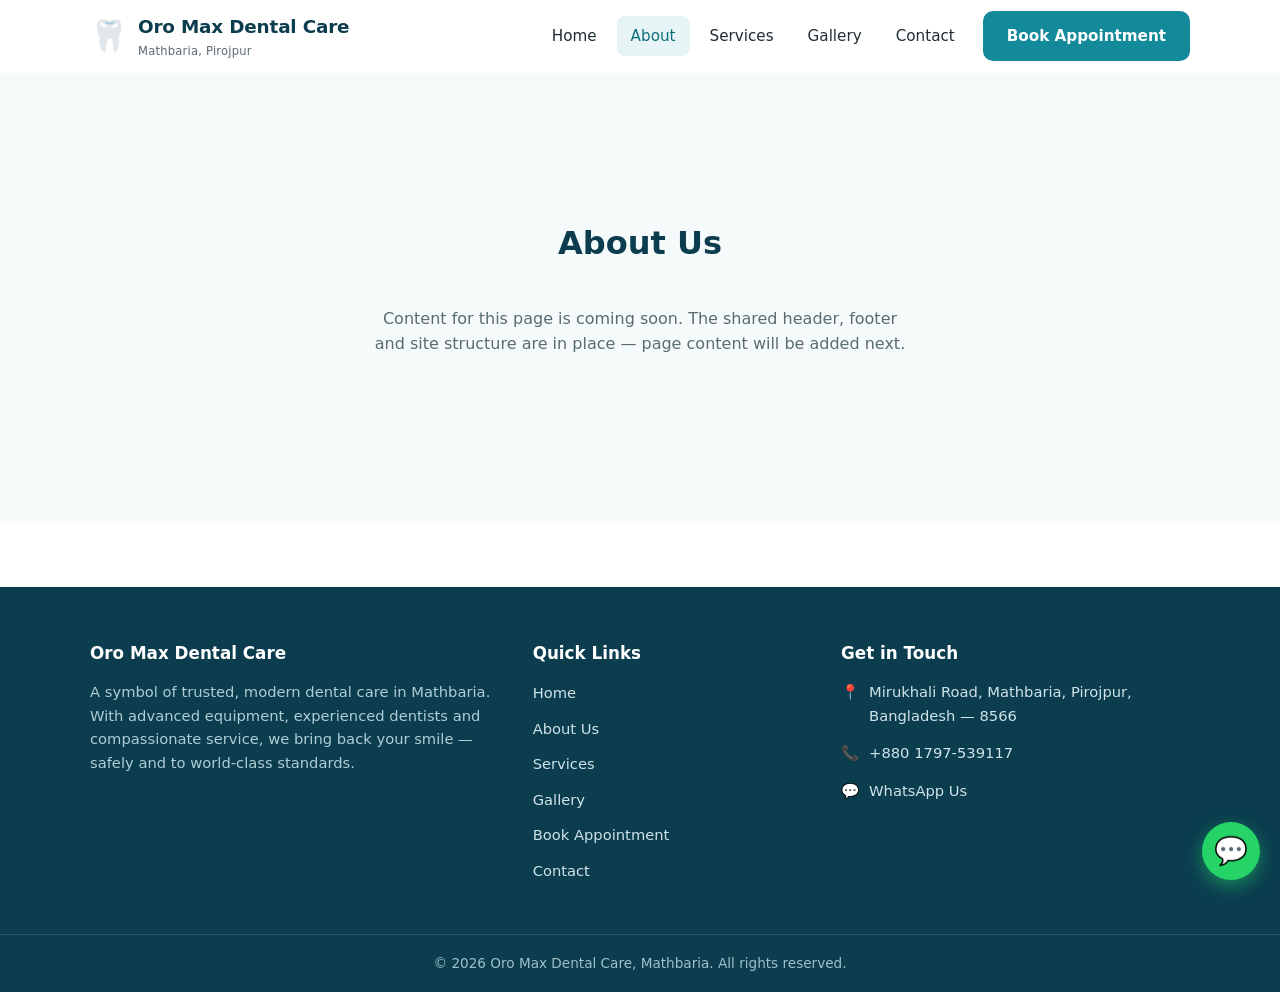
==== about.html @ 1729d455 "Set up site foundation: file structure, shared header & footer - Static HTML/CSS/JS scaffold for Oro" ====
<!DOCTYPE html>
<html lang="en">
<head>
  <meta charset="UTF-8" />
  <meta name="viewport" content="width=device-width, initial-scale=1.0" />
  <title>About Us — Oro Max Dental Care</title>
  <meta name="description" content="About Us — Oro Max Dental Care, Mathbaria, Pirojpur." />
  <link rel="stylesheet" href="css/style.css" />
</head>
<body data-page="about">
  <!-- Shared header (injected by include.js) -->
  <div data-include="partials/header.html"></div>

  <main>
    <section class="page-placeholder">
      <h1>About Us</h1>
      <p>Content for this page is coming soon. The shared header, footer and
         site structure are in place — page content will be added next.</p>
    </section>
  </main>

  <!-- Shared footer + floating WhatsApp (injected by include.js) -->
  <div data-include="partials/footer.html"></div>

  <script src="js/include.js"></script>
  <script src="js/main.js"></script>
</body>
</html>
---- css/style.css ----
/* ============================================================
   Oro Max Dental Care — Global Stylesheet
   Palette: clean white + dental teal/blue (no brand color given)
   ============================================================ */

/* ---------- Design tokens ---------- */
:root {
  --teal-700: #0f6e7a;
  --teal-600: #138a99;
  --teal-500: #17a2b8;
  --teal-100: #e6f4f6;
  --blue-900: #0b3d4f;
  --accent: #2cc0d6;

  --text: #1f2d33;
  --text-soft: #5a6b72;
  --bg: #ffffff;
  --bg-soft: #f5fafb;
  --border: #e2eaec;
  --white: #ffffff;
  --whatsapp: #25d366;

  --shadow-sm: 0 1px 4px rgba(11, 61, 79, 0.08);
  --shadow-md: 0 6px 20px rgba(11, 61, 79, 0.12);

  --radius: 10px;
  --radius-lg: 16px;
  --container: 1140px;
  --header-h: 72px;

  --font: "Segoe UI", system-ui, -apple-system, Roboto, Helvetica, Arial, sans-serif;
}

/* ---------- Reset / base ---------- */
*,
*::before,
*::after { box-sizing: border-box; }

html { scroll-behavior: smooth; }

body {
  margin: 0;
  font-family: var(--font);
  color: var(--text);
  background: var(--bg);
  line-height: 1.6;
  -webkit-font-smoothing: antialiased;
}

img { max-width: 100%; display: block; }
a { color: var(--teal-600); text-decoration: none; }
a:hover { color: var(--teal-700); }

h1, h2, h3 { line-height: 1.25; color: var(--blue-900); margin-top: 0; }

.container {
  width: 100%;
  max-width: var(--container);
  margin-inline: auto;
  padding-inline: 20px;
}

/* ---------- Buttons ---------- */
.btn {
  display: inline-flex;
  align-items: center;
  justify-content: center;
  gap: 8px;
  padding: 11px 22px;
  border-radius: var(--radius);
  font-weight: 600;
  font-size: 0.95rem;
  border: 2px solid transparent;
  cursor: pointer;
  transition: transform 0.15s ease, background 0.2s ease, color 0.2s ease;
}
.btn:active { transform: translateY(1px); }

.btn-primary {
  background: var(--teal-600);
  color: var(--white);
}
.btn-primary:hover { background: var(--teal-700); color: var(--white); }

.btn-outline {
  background: transparent;
  border-color: var(--teal-600);
  color: var(--teal-600);
}
.btn-outline:hover { background: var(--teal-600); color: var(--white); }

/* ============================================================
   HEADER
   ============================================================ */
.site-header {
  position: sticky;
  top: 0;
  z-index: 1000;
  background: rgba(255, 255, 255, 0.96);
  backdrop-filter: blur(8px);
  border-bottom: 1px solid transparent;
  transition: box-shadow 0.2s ease, border-color 0.2s ease;
}
.site-header.is-scrolled {
  box-shadow: var(--shadow-sm);
  border-bottom-color: var(--border);
}

.header-inner {
  display: flex;
  align-items: center;
  justify-content: space-between;
  min-height: var(--header-h);
  gap: 16px;
}

/* Brand */
.brand {
  display: inline-flex;
  align-items: center;
  gap: 10px;
  color: var(--blue-900);
}
.brand:hover { color: var(--blue-900); }
.brand-icon { font-size: 1.9rem; line-height: 1; }
.brand-text { display: flex; flex-direction: column; }
.brand-name { font-weight: 700; font-size: 1.15rem; letter-spacing: -0.01em; }
.brand-tagline { font-size: 0.72rem; color: var(--text-soft); letter-spacing: 0.02em; }

/* Nav */
.primary-nav .nav-list {
  list-style: none;
  display: flex;
  align-items: center;
  gap: 6px;
  margin: 0;
  padding: 0;
}
.primary-nav a:not(.btn) {
  display: block;
  padding: 8px 14px;
  border-radius: 8px;
  color: var(--text);
  font-weight: 500;
  font-size: 0.95rem;
}
.primary-nav a:not(.btn):hover { background: var(--teal-100); color: var(--teal-700); }
.primary-nav a.is-active:not(.btn) { color: var(--teal-700); background: var(--teal-100); }
.nav-cta { margin-left: 8px; }

/* Hamburger */
.nav-toggle {
  display: none;
  flex-direction: column;
  justify-content: center;
  gap: 5px;
  width: 44px;
  height: 44px;
  background: transparent;
  border: none;
  cursor: pointer;
  padding: 0;
}
.nav-toggle-bar {
  width: 26px;
  height: 3px;
  background: var(--blue-900);
  border-radius: 3px;
  transition: transform 0.25s ease, opacity 0.2s ease;
}
.nav-toggle.is-active .nav-toggle-bar:nth-child(1) { transform: translateY(8px) rotate(45deg); }
.nav-toggle.is-active .nav-toggle-bar:nth-child(2) { opacity: 0; }
.nav-toggle.is-active .nav-toggle-bar:nth-child(3) { transform: translateY(-8px) rotate(-45deg); }

/* Mobile nav */
@media (max-width: 880px) {
  .nav-toggle { display: flex; }
  .primary-nav {
    position: absolute;
    top: var(--header-h);
    left: 0;
    right: 0;
    background: var(--white);
    border-bottom: 1px solid var(--border);
    box-shadow: var(--shadow-md);
    max-height: 0;
    overflow: hidden;
    transition: max-height 0.3s ease;
  }
  .primary-nav.is-open { max-height: 460px; }
  .primary-nav .nav-list {
    flex-direction: column;
    align-items: stretch;
    gap: 2px;
    padding: 12px 20px 20px;
  }
  .primary-nav a:not(.btn) { padding: 12px 14px; }
  .nav-cta { margin: 8px 0 0; }
  .nav-cta .btn { width: 100%; }
}

/* ============================================================
   FOOTER
   ============================================================ */
.site-footer {
  background: var(--blue-900);
  color: #cfe3e8;
  margin-top: 64px;
}
.footer-grid {
  display: grid;
  grid-template-columns: 1.5fr 1fr 1.3fr;
  gap: 40px;
  padding-block: 56px 40px;
}
.footer-heading {
  color: var(--white);
  font-size: 1.05rem;
  margin-bottom: 16px;
}
.footer-about { color: #aecdd4; font-size: 0.92rem; margin: 0; }

.footer-links,
.footer-contact { list-style: none; margin: 0; padding: 0; }
.footer-links li { margin-bottom: 10px; }
.footer-links a { color: #cfe3e8; font-size: 0.92rem; }
.footer-links a:hover { color: var(--accent); }

.footer-contact li {
  display: flex;
  align-items: flex-start;
  gap: 10px;
  margin-bottom: 14px;
  font-size: 0.92rem;
  color: #cfe3e8;
}
.footer-contact a { color: #cfe3e8; }
.footer-contact a:hover { color: var(--accent); }
.footer-contact-icon { flex-shrink: 0; }

.footer-bottom {
  border-top: 1px solid rgba(255, 255, 255, 0.12);
  padding-block: 18px;
  text-align: center;
}
.footer-bottom p { margin: 0; font-size: 0.85rem; color: #9fc0c8; }

@media (max-width: 760px) {
  .footer-grid { grid-template-columns: 1fr; gap: 32px; padding-block: 40px 28px; }
}

/* ============================================================
   FLOATING WHATSAPP BUTTON
   ============================================================ */
.whatsapp-float {
  position: fixed;
  right: 20px;
  bottom: 20px;
  z-index: 1100;
  width: 58px;
  height: 58px;
  border-radius: 50%;
  background: var(--whatsapp);
  display: flex;
  align-items: center;
  justify-content: center;
  box-shadow: 0 6px 18px rgba(37, 211, 102, 0.5);
  transition: transform 0.2s ease;
}
.whatsapp-float:hover { transform: scale(1.08); }
.whatsapp-float-icon { font-size: 1.7rem; line-height: 1; }

/* ============================================================
   PAGE SCAFFOLD HELPERS (placeholder pages for now)
   ============================================================ */
.page-placeholder {
  min-height: 50vh;
  display: flex;
  flex-direction: column;
  align-items: center;
  justify-content: center;
  text-align: center;
  padding: 80px 20px;
  background: var(--bg-soft);
}
.page-placeholder h1 { font-size: 2rem; }
.page-placeholder p { color: var(--text-soft); max-width: 540px; }
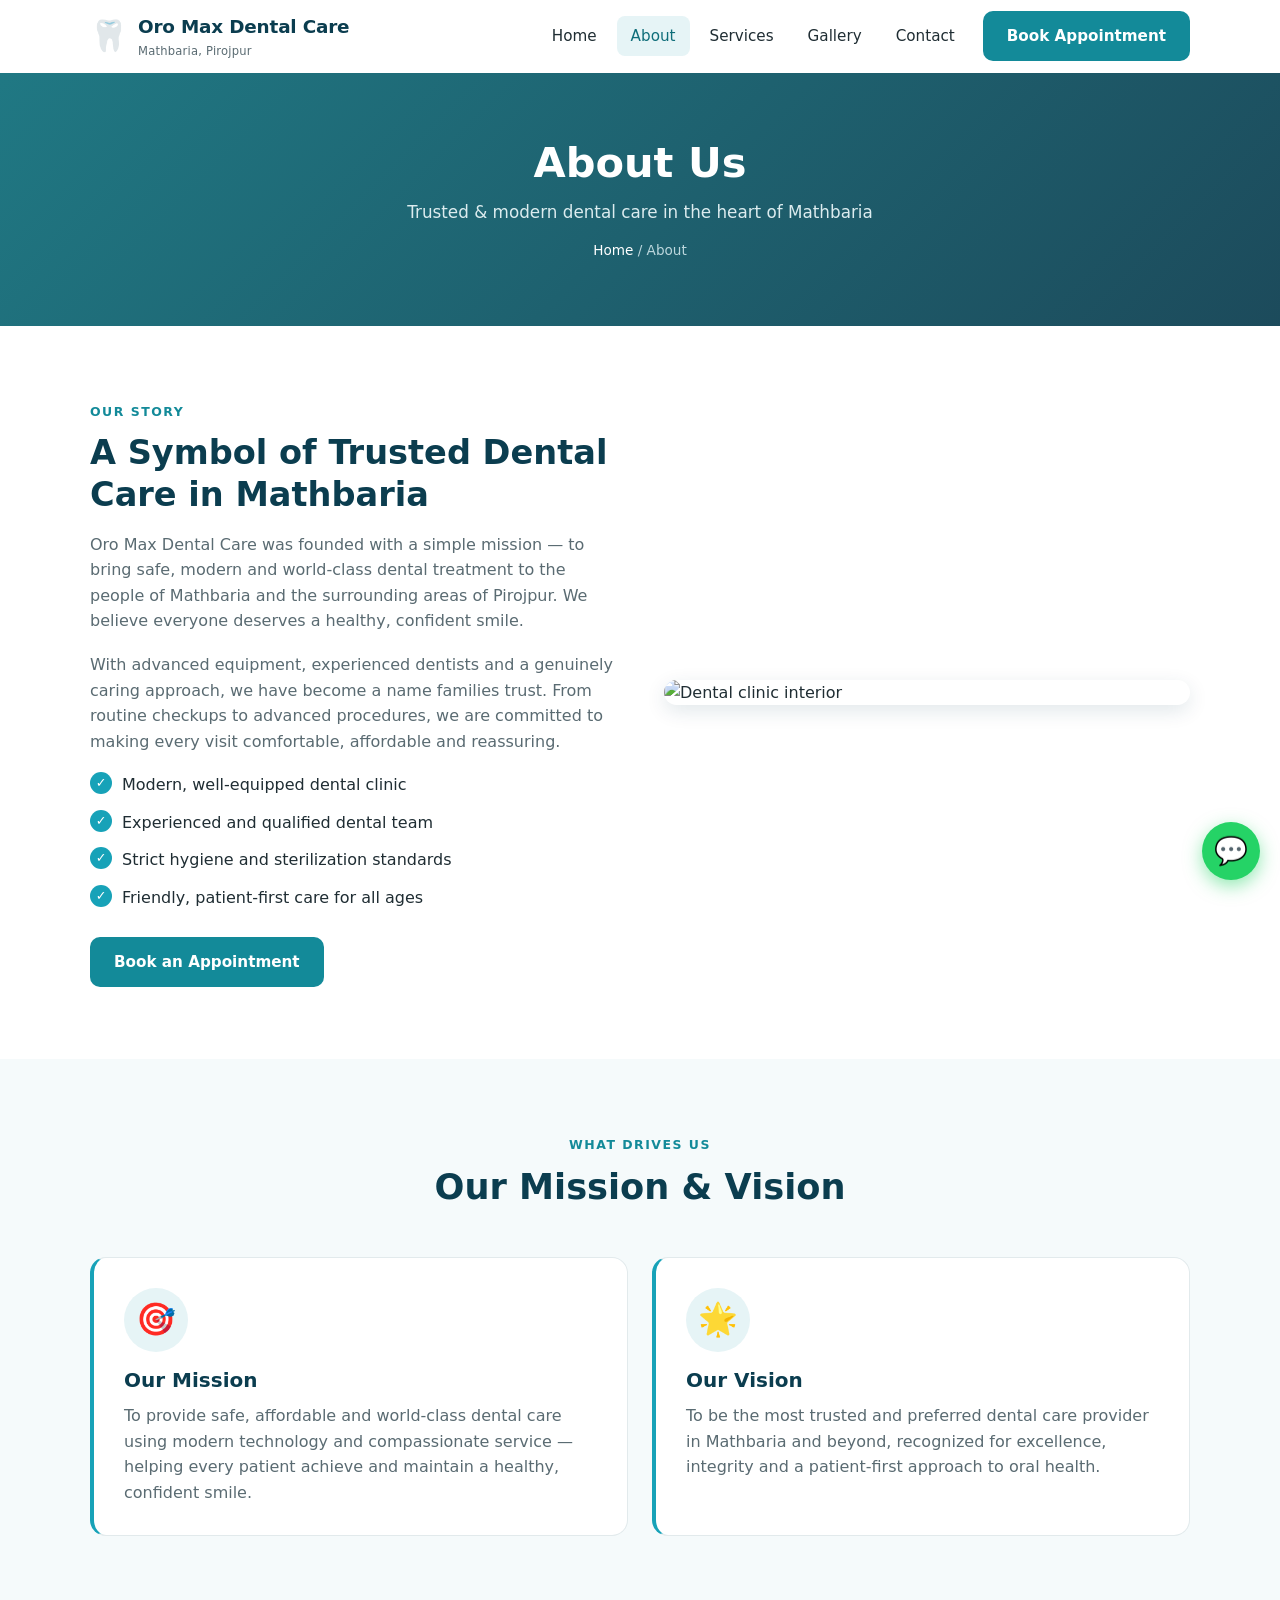
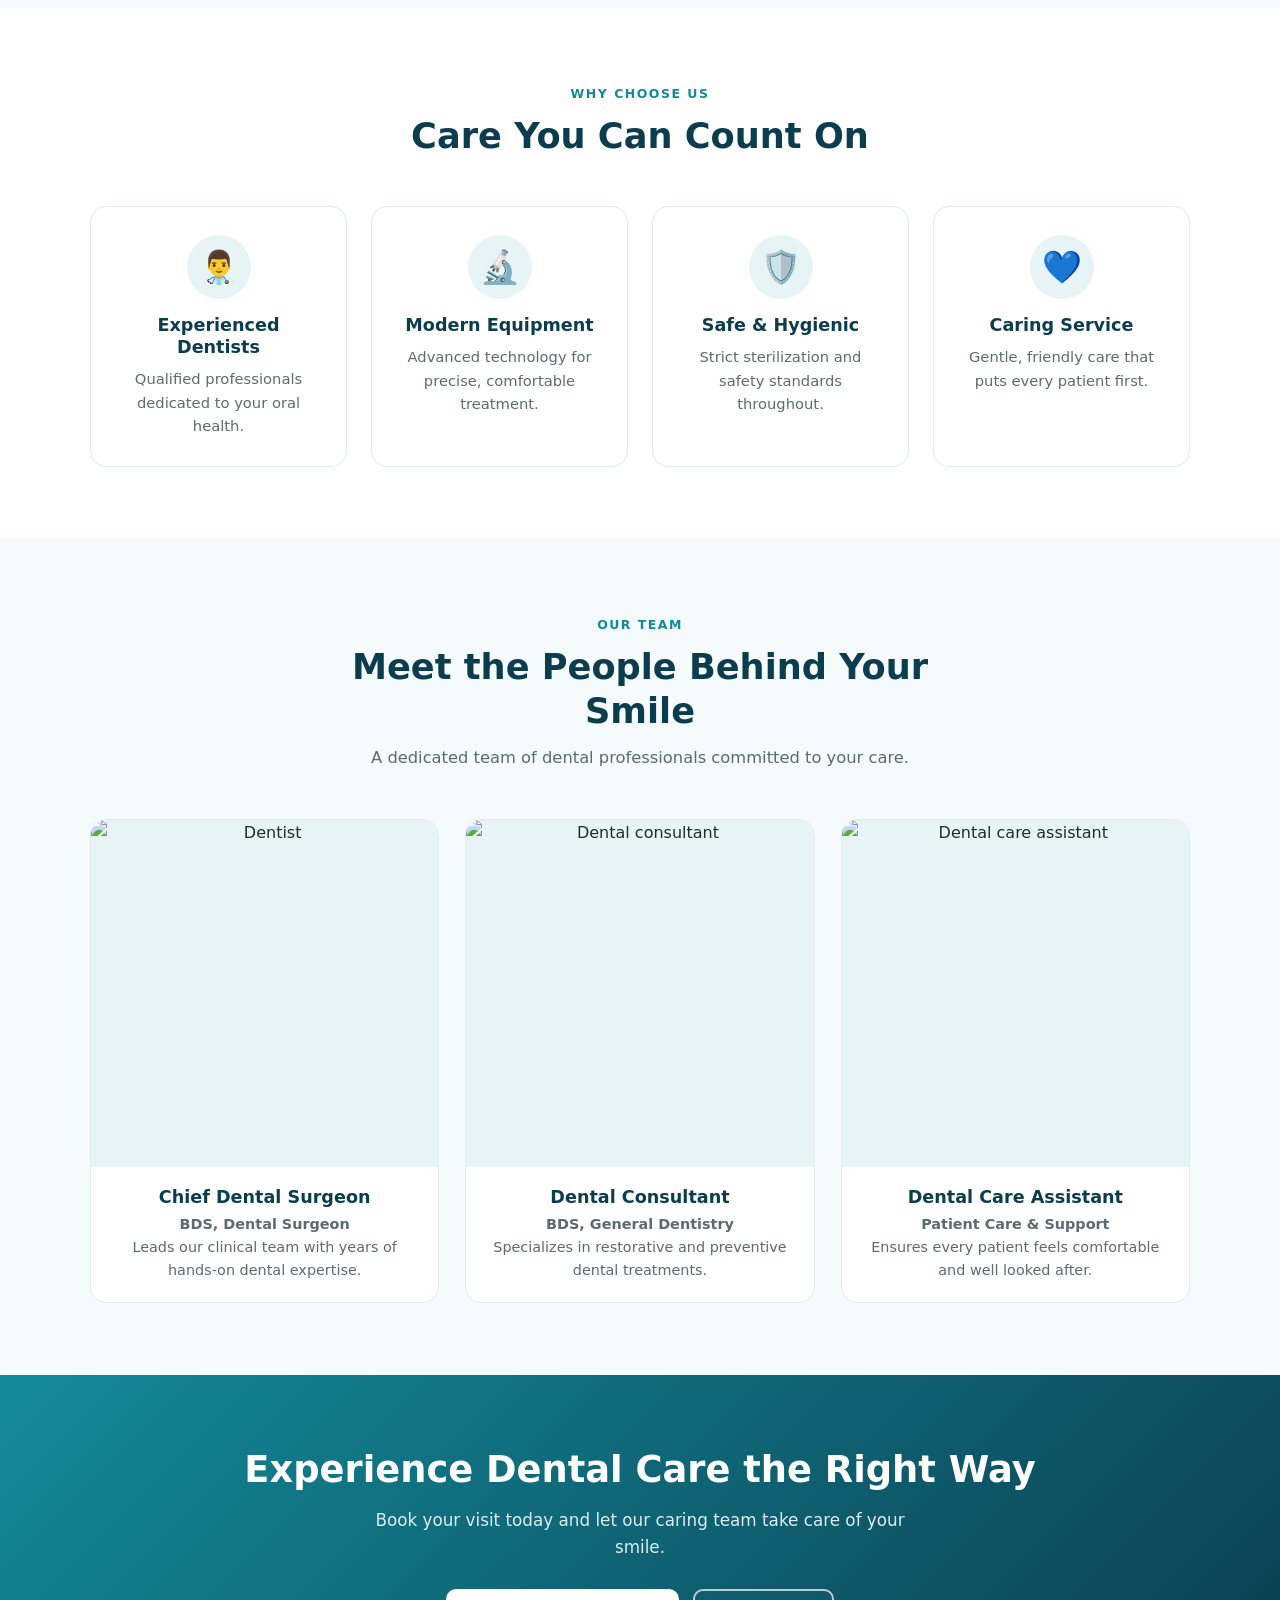
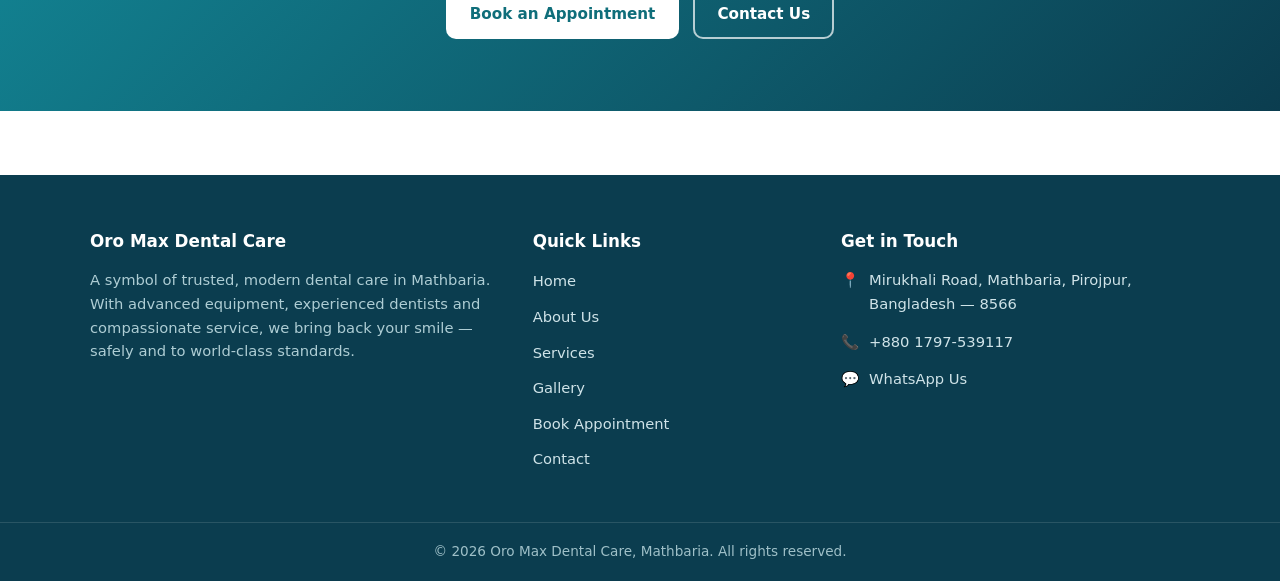
==== commit 9fd2e9b4: "Add full content for all pages - About: story, mission & vision, why-choose-us, team - Services: 10 " ====
--- a/about.html
+++ b/about.html
@@ -4,22 +4,176 @@
   <meta charset="UTF-8" />
   <meta name="viewport" content="width=device-width, initial-scale=1.0" />
   <title>About Us — Oro Max Dental Care</title>
-  <meta name="description" content="About Us — Oro Max Dental Care, Mathbaria, Pirojpur." />
+  <meta name="description" content="Learn about Oro Max Dental Care — a trusted, modern dental clinic in Mathbaria, Pirojpur, dedicated to safe, world-class treatment and caring service." />
   <link rel="stylesheet" href="css/style.css" />
 </head>
 <body data-page="about">
-  <!-- Shared header (injected by include.js) -->
   <div data-include="partials/header.html"></div>
 
   <main>
-    <section class="page-placeholder">
-      <h1>About Us</h1>
-      <p>Content for this page is coming soon. The shared header, footer and
-         site structure are in place — page content will be added next.</p>
+    <!-- Page banner -->
+    <section class="page-banner">
+      <div class="container">
+        <h1>About Us</h1>
+        <p>Trusted &amp; modern dental care in the heart of Mathbaria</p>
+        <div class="breadcrumb"><a href="index.html">Home</a> / About</div>
+      </div>
+    </section>
+
+    <!-- Story -->
+    <section class="section">
+      <div class="container split">
+        <div class="split-body">
+          <span class="section-eyebrow">Our Story</span>
+          <h2>A Symbol of Trusted Dental Care in Mathbaria</h2>
+          <p>
+            Oro Max Dental Care was founded with a simple mission — to bring safe,
+            modern and world-class dental treatment to the people of Mathbaria and
+            the surrounding areas of Pirojpur. We believe everyone deserves a healthy,
+            confident smile.
+          </p>
+          <p>
+            With advanced equipment, experienced dentists and a genuinely caring
+            approach, we have become a name families trust. From routine checkups to
+            advanced procedures, we are committed to making every visit comfortable,
+            affordable and reassuring.
+          </p>
+          <ul class="check-list">
+            <li>Modern, well-equipped dental clinic</li>
+            <li>Experienced and qualified dental team</li>
+            <li>Strict hygiene and sterilization standards</li>
+            <li>Friendly, patient-first care for all ages</li>
+          </ul>
+          <a href="appointment.html" class="btn btn-primary">Book an Appointment</a>
+        </div>
+        <div class="split-media">
+          <img
+            src="https://images.unsplash.com/photo-1588776814546-1ffcf47267a5?auto=format&fit=crop&w=800&q=80"
+            alt="Dental clinic interior" loading="lazy" />
+        </div>
+      </div>
+    </section>
+
+    <!-- Mission / Vision -->
+    <section class="section section-soft">
+      <div class="container">
+        <div class="section-head">
+          <span class="section-eyebrow">What Drives Us</span>
+          <h2 class="section-title">Our Mission &amp; Vision</h2>
+        </div>
+        <div class="mv-grid">
+          <div class="mv-card">
+            <div class="feature-icon" aria-hidden="true">🎯</div>
+            <h3>Our Mission</h3>
+            <p>
+              To provide safe, affordable and world-class dental care using modern
+              technology and compassionate service — helping every patient achieve and
+              maintain a healthy, confident smile.
+            </p>
+          </div>
+          <div class="mv-card">
+            <div class="feature-icon" aria-hidden="true">🌟</div>
+            <h3>Our Vision</h3>
+            <p>
+              To be the most trusted and preferred dental care provider in Mathbaria
+              and beyond, recognized for excellence, integrity and a patient-first
+              approach to oral health.
+            </p>
+          </div>
+        </div>
+      </div>
+    </section>
+
+    <!-- Why choose us -->
+    <section class="section">
+      <div class="container">
+        <div class="section-head">
+          <span class="section-eyebrow">Why Choose Us</span>
+          <h2 class="section-title">Care You Can Count On</h2>
+        </div>
+        <div class="feature-grid">
+          <div class="feature-card">
+            <div class="feature-icon" aria-hidden="true">👨‍⚕️</div>
+            <h3>Experienced Dentists</h3>
+            <p>Qualified professionals dedicated to your oral health.</p>
+          </div>
+          <div class="feature-card">
+            <div class="feature-icon" aria-hidden="true">🔬</div>
+            <h3>Modern Equipment</h3>
+            <p>Advanced technology for precise, comfortable treatment.</p>
+          </div>
+          <div class="feature-card">
+            <div class="feature-icon" aria-hidden="true">🛡️</div>
+            <h3>Safe &amp; Hygienic</h3>
+            <p>Strict sterilization and safety standards throughout.</p>
+          </div>
+          <div class="feature-card">
+            <div class="feature-icon" aria-hidden="true">💙</div>
+            <h3>Caring Service</h3>
+            <p>Gentle, friendly care that puts every patient first.</p>
+          </div>
+        </div>
+      </div>
+    </section>
+
+    <!-- Team -->
+    <section class="section section-soft">
+      <div class="container">
+        <div class="section-head">
+          <span class="section-eyebrow">Our Team</span>
+          <h2 class="section-title">Meet the People Behind Your Smile</h2>
+          <p class="section-subtitle">
+            A dedicated team of dental professionals committed to your care.
+          </p>
+        </div>
+        <div class="team-grid">
+          <div class="team-card">
+            <div class="team-photo">
+              <img src="https://images.unsplash.com/photo-1612349317150-e413f6a5b16d?auto=format&fit=crop&w=500&q=80" alt="Dentist" loading="lazy" />
+            </div>
+            <div class="team-body">
+              <h3>Chief Dental Surgeon</h3>
+              <p class="team-role">BDS, Dental Surgeon</p>
+              <p>Leads our clinical team with years of hands-on dental expertise.</p>
+            </div>
+          </div>
+          <div class="team-card">
+            <div class="team-photo">
+              <img src="https://images.unsplash.com/photo-1622253692010-333f2da6031d?auto=format&fit=crop&w=500&q=80" alt="Dental consultant" loading="lazy" />
+            </div>
+            <div class="team-body">
+              <h3>Dental Consultant</h3>
+              <p class="team-role">BDS, General Dentistry</p>
+              <p>Specializes in restorative and preventive dental treatments.</p>
+            </div>
+          </div>
+          <div class="team-card">
+            <div class="team-photo">
+              <img src="https://images.unsplash.com/photo-1559839734-2b71ea197ec2?auto=format&fit=crop&w=500&q=80" alt="Dental care assistant" loading="lazy" />
+            </div>
+            <div class="team-body">
+              <h3>Dental Care Assistant</h3>
+              <p class="team-role">Patient Care &amp; Support</p>
+              <p>Ensures every patient feels comfortable and well looked after.</p>
+            </div>
+          </div>
+        </div>
+      </div>
+    </section>
+
+    <!-- CTA -->
+    <section class="section cta-banner">
+      <div class="container">
+        <h2>Experience Dental Care the Right Way</h2>
+        <p>Book your visit today and let our caring team take care of your smile.</p>
+        <div class="cta-actions">
+          <a href="appointment.html" class="btn btn-light">Book an Appointment</a>
+          <a href="contact.html" class="btn btn-ghost">Contact Us</a>
+        </div>
+      </div>
     </section>
   </main>
 
-  <!-- Shared footer + floating WhatsApp (injected by include.js) -->
   <div data-include="partials/footer.html"></div>
 
   <script src="js/include.js"></script>
--- a/css/style.css
+++ b/css/style.css
@@ -285,3 +285,404 @@
 }
 .page-placeholder h1 { font-size: 2rem; }
 .page-placeholder p { color: var(--text-soft); max-width: 540px; }
+
+/* ============================================================
+   SHARED SECTION HELPERS
+   ============================================================ */
+.section { padding-block: 72px; }
+.section-soft { background: var(--bg-soft); }
+.section-head { text-align: center; max-width: 640px; margin: 0 auto 48px; }
+.section-eyebrow {
+  display: inline-block;
+  font-size: 0.78rem;
+  font-weight: 700;
+  letter-spacing: 0.12em;
+  text-transform: uppercase;
+  color: var(--teal-600);
+  margin-bottom: 10px;
+}
+.section-title { font-size: clamp(1.6rem, 3.5vw, 2.2rem); margin-bottom: 12px; }
+.section-subtitle { color: var(--text-soft); margin: 0; font-size: 1.02rem; }
+
+/* ============================================================
+   HERO
+   ============================================================ */
+.hero {
+  position: relative;
+  background:
+    linear-gradient(135deg, rgba(15, 110, 122, 0.92), rgba(11, 61, 79, 0.92)),
+    url("https://images.unsplash.com/photo-1606811841689-23dfddce3e95?auto=format&fit=crop&w=1600&q=80") center/cover;
+  color: var(--white);
+}
+.hero-inner {
+  display: grid;
+  grid-template-columns: 1.1fr 0.9fr;
+  align-items: center;
+  gap: 48px;
+  padding-block: 88px;
+}
+.hero-eyebrow {
+  display: inline-block;
+  background: rgba(255, 255, 255, 0.15);
+  border: 1px solid rgba(255, 255, 255, 0.25);
+  padding: 6px 14px;
+  border-radius: 999px;
+  font-size: 0.8rem;
+  font-weight: 600;
+  letter-spacing: 0.04em;
+  margin-bottom: 20px;
+}
+.hero h1 {
+  color: var(--white);
+  font-size: clamp(2rem, 5vw, 3.1rem);
+  margin-bottom: 18px;
+}
+.hero p { color: #dcecef; font-size: 1.1rem; max-width: 520px; margin: 0 0 30px; }
+.hero-actions { display: flex; flex-wrap: wrap; gap: 14px; }
+.hero .btn-light { background: var(--white); color: var(--teal-700); }
+.hero .btn-light:hover { background: var(--teal-100); color: var(--teal-700); }
+.hero .btn-ghost { border-color: rgba(255, 255, 255, 0.7); color: var(--white); }
+.hero .btn-ghost:hover { background: rgba(255, 255, 255, 0.15); color: var(--white); }
+
+.hero-stats {
+  display: grid;
+  grid-template-columns: repeat(3, 1fr);
+  gap: 18px;
+  background: rgba(255, 255, 255, 0.1);
+  border: 1px solid rgba(255, 255, 255, 0.2);
+  border-radius: var(--radius-lg);
+  padding: 28px;
+  backdrop-filter: blur(4px);
+}
+.hero-stat { text-align: center; }
+.hero-stat-num { font-size: 1.8rem; font-weight: 700; color: var(--white); }
+.hero-stat-label { font-size: 0.82rem; color: #cfe3e8; }
+
+@media (max-width: 880px) {
+  .hero-inner { grid-template-columns: 1fr; gap: 36px; padding-block: 60px; }
+  .hero-stats { max-width: 420px; }
+}
+
+/* ============================================================
+   FEATURES / WHY CHOOSE US
+   ============================================================ */
+.feature-grid {
+  display: grid;
+  grid-template-columns: repeat(4, 1fr);
+  gap: 24px;
+}
+.feature-card {
+  background: var(--white);
+  border: 1px solid var(--border);
+  border-radius: var(--radius-lg);
+  padding: 28px 24px;
+  text-align: center;
+  transition: transform 0.2s ease, box-shadow 0.2s ease;
+}
+.feature-card:hover { transform: translateY(-4px); box-shadow: var(--shadow-md); }
+.feature-icon {
+  font-size: 2rem;
+  width: 64px; height: 64px;
+  display: flex; align-items: center; justify-content: center;
+  margin: 0 auto 16px;
+  background: var(--teal-100);
+  border-radius: 50%;
+}
+.feature-card h3 { font-size: 1.1rem; margin-bottom: 8px; }
+.feature-card p { color: var(--text-soft); font-size: 0.92rem; margin: 0; }
+
+@media (max-width: 880px) { .feature-grid { grid-template-columns: repeat(2, 1fr); } }
+@media (max-width: 520px) { .feature-grid { grid-template-columns: 1fr; } }
+
+/* ============================================================
+   SERVICES PREVIEW
+   ============================================================ */
+.service-grid {
+  display: grid;
+  grid-template-columns: repeat(3, 1fr);
+  gap: 24px;
+}
+.service-card {
+  background: var(--white);
+  border: 1px solid var(--border);
+  border-radius: var(--radius-lg);
+  padding: 26px 24px;
+  transition: transform 0.2s ease, box-shadow 0.2s ease, border-color 0.2s ease;
+}
+.service-card:hover {
+  transform: translateY(-4px);
+  box-shadow: var(--shadow-md);
+  border-color: var(--teal-500);
+}
+.service-card .service-icon { font-size: 1.8rem; margin-bottom: 14px; }
+.service-card h3 { font-size: 1.12rem; margin-bottom: 8px; }
+.service-card p { color: var(--text-soft); font-size: 0.92rem; margin: 0; }
+.services-more { text-align: center; margin-top: 40px; }
+
+@media (max-width: 880px) { .service-grid { grid-template-columns: repeat(2, 1fr); } }
+@media (max-width: 520px) { .service-grid { grid-template-columns: 1fr; } }
+
+/* ============================================================
+   ABOUT PREVIEW (split)
+   ============================================================ */
+.split {
+  display: grid;
+  grid-template-columns: 1fr 1fr;
+  gap: 48px;
+  align-items: center;
+}
+.split-media img { border-radius: var(--radius-lg); box-shadow: var(--shadow-md); }
+.split-body h2 { font-size: clamp(1.6rem, 3.5vw, 2.1rem); margin-bottom: 16px; }
+.split-body p { color: var(--text-soft); margin-bottom: 18px; }
+.check-list { list-style: none; margin: 0 0 26px; padding: 0; }
+.check-list li {
+  display: flex; align-items: flex-start; gap: 10px;
+  margin-bottom: 12px; color: var(--text);
+}
+.check-list li::before {
+  content: "✓";
+  color: var(--white);
+  background: var(--teal-500);
+  width: 22px; height: 22px; flex-shrink: 0;
+  border-radius: 50%;
+  display: flex; align-items: center; justify-content: center;
+  font-size: 0.8rem; font-weight: 700;
+}
+@media (max-width: 880px) {
+  .split { grid-template-columns: 1fr; gap: 32px; }
+  .split-media { order: -1; }
+}
+
+/* ============================================================
+   CTA BANNER
+   ============================================================ */
+.cta-banner {
+  background: linear-gradient(135deg, var(--teal-600), var(--blue-900));
+  color: var(--white);
+  text-align: center;
+}
+.cta-banner h2 { color: var(--white); font-size: clamp(1.6rem, 4vw, 2.3rem); margin-bottom: 14px; }
+.cta-banner p { color: #dcecef; max-width: 560px; margin: 0 auto 28px; font-size: 1.05rem; }
+.cta-actions { display: flex; flex-wrap: wrap; gap: 14px; justify-content: center; }
+.cta-banner .btn-light { background: var(--white); color: var(--teal-700); }
+.cta-banner .btn-light:hover { background: var(--teal-100); }
+.cta-banner .btn-ghost { border-color: rgba(255,255,255,0.7); color: var(--white); }
+.cta-banner .btn-ghost:hover { background: rgba(255,255,255,0.15); }
+
+/* ============================================================
+   INNER PAGE BANNER (about / services / gallery / etc.)
+   ============================================================ */
+.page-banner {
+  background:
+    linear-gradient(135deg, rgba(15, 110, 122, 0.93), rgba(11, 61, 79, 0.93)),
+    url("https://images.unsplash.com/photo-1606811841689-23dfddce3e95?auto=format&fit=crop&w=1600&q=80") center/cover;
+  color: var(--white);
+  text-align: center;
+  padding-block: 64px;
+}
+.page-banner h1 { color: var(--white); font-size: clamp(1.8rem, 4.5vw, 2.6rem); margin-bottom: 10px; }
+.page-banner p { color: #dcecef; margin: 0; font-size: 1.05rem; }
+.breadcrumb { font-size: 0.85rem; color: #bcd7dd; margin-top: 14px; }
+.breadcrumb a { color: var(--white); }
+
+/* ============================================================
+   ABOUT PAGE
+   ============================================================ */
+.mv-grid {
+  display: grid;
+  grid-template-columns: repeat(2, 1fr);
+  gap: 24px;
+}
+.mv-card {
+  background: var(--white);
+  border: 1px solid var(--border);
+  border-left: 4px solid var(--teal-500);
+  border-radius: var(--radius-lg);
+  padding: 30px;
+}
+.mv-card .feature-icon { margin: 0 0 16px; }
+.mv-card h3 { font-size: 1.25rem; margin-bottom: 10px; }
+.mv-card p { color: var(--text-soft); margin: 0; }
+@media (max-width: 760px) { .mv-grid { grid-template-columns: 1fr; } }
+
+/* Team */
+.team-grid {
+  display: grid;
+  grid-template-columns: repeat(3, 1fr);
+  gap: 26px;
+}
+.team-card {
+  background: var(--white);
+  border: 1px solid var(--border);
+  border-radius: var(--radius-lg);
+  overflow: hidden;
+  text-align: center;
+  transition: transform 0.2s ease, box-shadow 0.2s ease;
+}
+.team-card:hover { transform: translateY(-4px); box-shadow: var(--shadow-md); }
+.team-photo { aspect-ratio: 1 / 1; background: var(--teal-100); }
+.team-photo img { width: 100%; height: 100%; object-fit: cover; }
+.team-body { padding: 20px; }
+.team-body h3 { font-size: 1.1rem; margin-bottom: 4px; }
+.team-role { color: var(--teal-600); font-weight: 600; font-size: 0.88rem; margin-bottom: 10px; }
+.team-body p { color: var(--text-soft); font-size: 0.9rem; margin: 0; }
+@media (max-width: 880px) { .team-grid { grid-template-columns: repeat(2, 1fr); } }
+@media (max-width: 520px) { .team-grid { grid-template-columns: 1fr; } }
+
+/* ============================================================
+   SERVICES PAGE (detailed list)
+   ============================================================ */
+.service-list {
+  display: grid;
+  grid-template-columns: repeat(2, 1fr);
+  gap: 24px;
+}
+.service-detail {
+  display: flex;
+  gap: 18px;
+  background: var(--white);
+  border: 1px solid var(--border);
+  border-radius: var(--radius-lg);
+  padding: 26px;
+  transition: transform 0.2s ease, box-shadow 0.2s ease;
+}
+.service-detail:hover { transform: translateY(-3px); box-shadow: var(--shadow-md); }
+.service-detail .sd-icon {
+  flex-shrink: 0;
+  width: 56px; height: 56px;
+  display: flex; align-items: center; justify-content: center;
+  background: var(--teal-100);
+  border-radius: 14px;
+  font-size: 1.6rem;
+}
+.service-detail h3 { font-size: 1.15rem; margin-bottom: 6px; }
+.service-detail p { color: var(--text-soft); font-size: 0.93rem; margin: 0; }
+@media (max-width: 760px) { .service-list { grid-template-columns: 1fr; } }
+
+/* ============================================================
+   GALLERY PAGE
+   ============================================================ */
+.gallery-grid {
+  display: grid;
+  grid-template-columns: repeat(3, 1fr);
+  gap: 16px;
+}
+.gallery-item {
+  position: relative;
+  border-radius: var(--radius-lg);
+  overflow: hidden;
+  aspect-ratio: 4 / 3;
+  box-shadow: var(--shadow-sm);
+}
+.gallery-item img {
+  width: 100%; height: 100%;
+  object-fit: cover;
+  transition: transform 0.4s ease;
+}
+.gallery-item:hover img { transform: scale(1.08); }
+.gallery-caption {
+  position: absolute;
+  inset: auto 0 0 0;
+  background: linear-gradient(transparent, rgba(11, 61, 79, 0.85));
+  color: var(--white);
+  padding: 28px 16px 14px;
+  font-size: 0.9rem;
+  font-weight: 600;
+  opacity: 0;
+  transition: opacity 0.3s ease;
+}
+.gallery-item:hover .gallery-caption { opacity: 1; }
+@media (max-width: 880px) { .gallery-grid { grid-template-columns: repeat(2, 1fr); } }
+@media (max-width: 520px) { .gallery-grid { grid-template-columns: 1fr; } }
+
+/* ============================================================
+   FORMS (appointment / contact)
+   ============================================================ */
+.form-layout {
+  display: grid;
+  grid-template-columns: 1fr 1.2fr;
+  gap: 48px;
+  align-items: start;
+}
+.form-info h2 { font-size: 1.6rem; margin-bottom: 14px; }
+.form-info p { color: var(--text-soft); margin-bottom: 22px; }
+.info-list { list-style: none; margin: 0; padding: 0; }
+.info-list li {
+  display: flex; align-items: flex-start; gap: 14px;
+  margin-bottom: 20px;
+}
+.info-list .info-icon {
+  flex-shrink: 0;
+  width: 46px; height: 46px;
+  display: flex; align-items: center; justify-content: center;
+  background: var(--teal-100);
+  border-radius: 12px;
+  font-size: 1.2rem;
+}
+.info-list .info-label { font-weight: 700; color: var(--blue-900); display: block; }
+.info-list .info-value { color: var(--text-soft); font-size: 0.93rem; }
+.info-list a { color: var(--text-soft); }
+.info-list a:hover { color: var(--teal-700); }
+
+.form-card {
+  background: var(--white);
+  border: 1px solid var(--border);
+  border-radius: var(--radius-lg);
+  padding: 32px;
+  box-shadow: var(--shadow-sm);
+}
+.form-group { margin-bottom: 18px; }
+.form-group label {
+  display: block;
+  font-weight: 600;
+  font-size: 0.9rem;
+  margin-bottom: 7px;
+  color: var(--blue-900);
+}
+.form-group label .req { color: #d9534f; }
+.form-control {
+  width: 100%;
+  padding: 12px 14px;
+  border: 1.5px solid var(--border);
+  border-radius: var(--radius);
+  font: inherit;
+  color: var(--text);
+  background: var(--white);
+  transition: border-color 0.2s ease, box-shadow 0.2s ease;
+}
+.form-control:focus {
+  outline: none;
+  border-color: var(--teal-500);
+  box-shadow: 0 0 0 3px var(--teal-100);
+}
+textarea.form-control { resize: vertical; min-height: 110px; }
+.form-note {
+  font-size: 0.85rem;
+  color: var(--text-soft);
+  margin-top: 14px;
+  text-align: center;
+}
+.form-card .btn { width: 100%; }
+@media (max-width: 880px) { .form-layout { grid-template-columns: 1fr; gap: 36px; } }
+
+/* Map embed */
+.map-embed {
+  border-radius: var(--radius-lg);
+  overflow: hidden;
+  box-shadow: var(--shadow-sm);
+  border: 1px solid var(--border);
+}
+.map-embed iframe { display: block; width: 100%; height: 380px; border: 0; }
+
+/* Hours table */
+.hours-list { list-style: none; margin: 0; padding: 0; }
+.hours-list li {
+  display: flex; justify-content: space-between;
+  padding: 11px 0;
+  border-bottom: 1px dashed var(--border);
+  font-size: 0.94rem;
+}
+.hours-list li:last-child { border-bottom: none; }
+.hours-list .day { color: var(--blue-900); font-weight: 600; }
+.hours-list .time { color: var(--text-soft); }
+.hours-list .closed { color: #d9534f; }
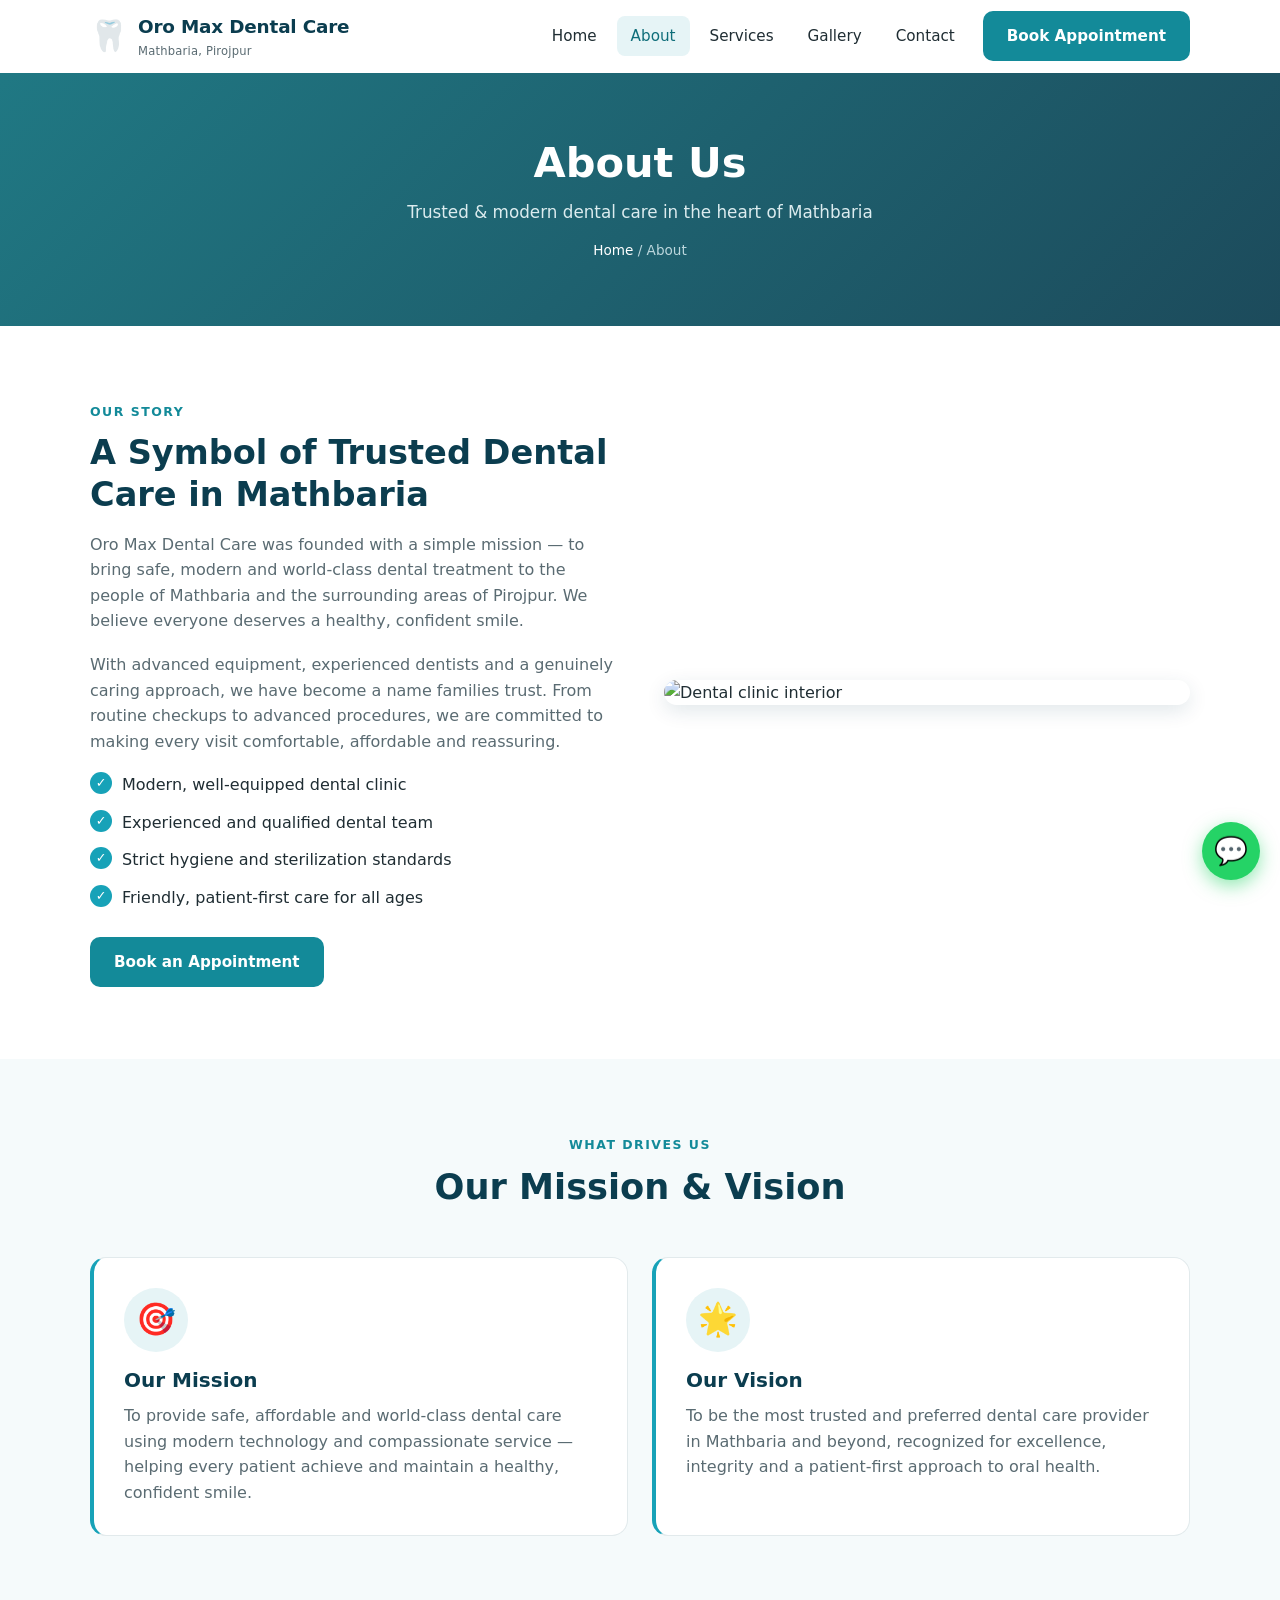
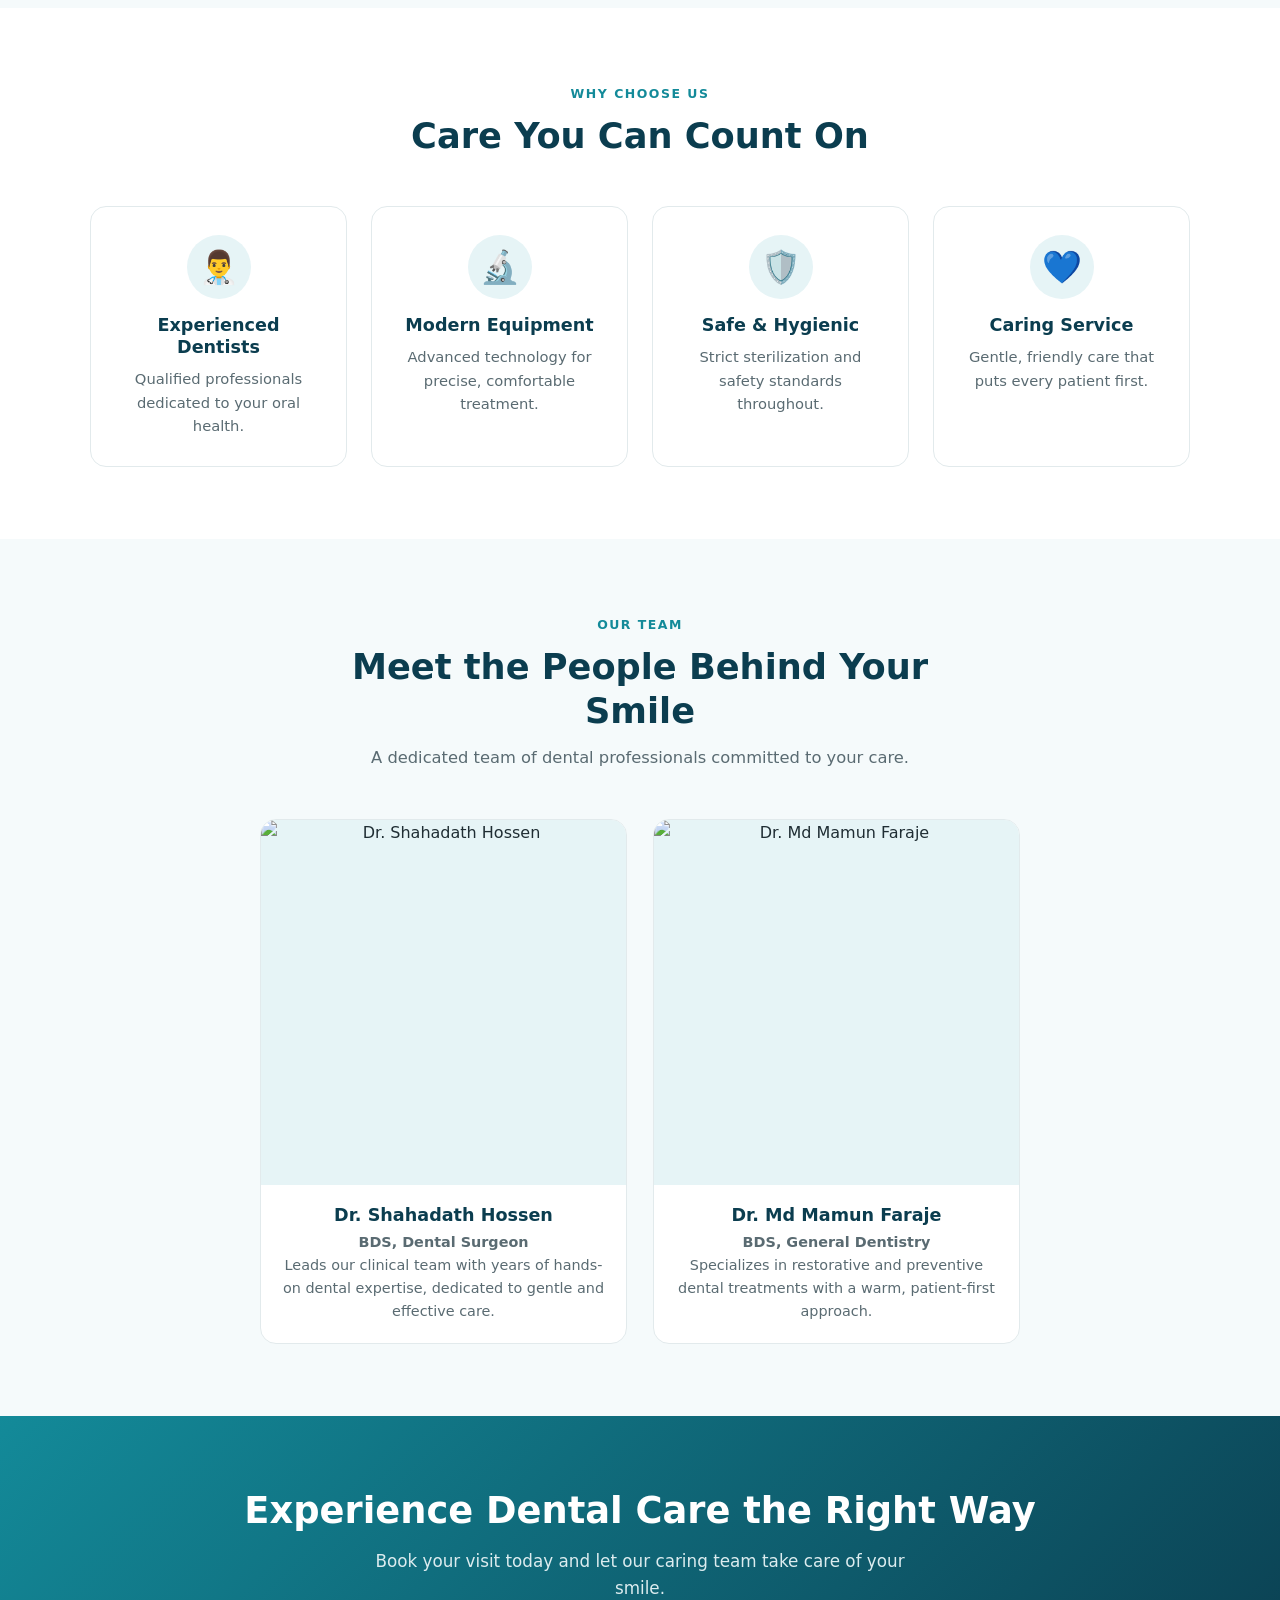
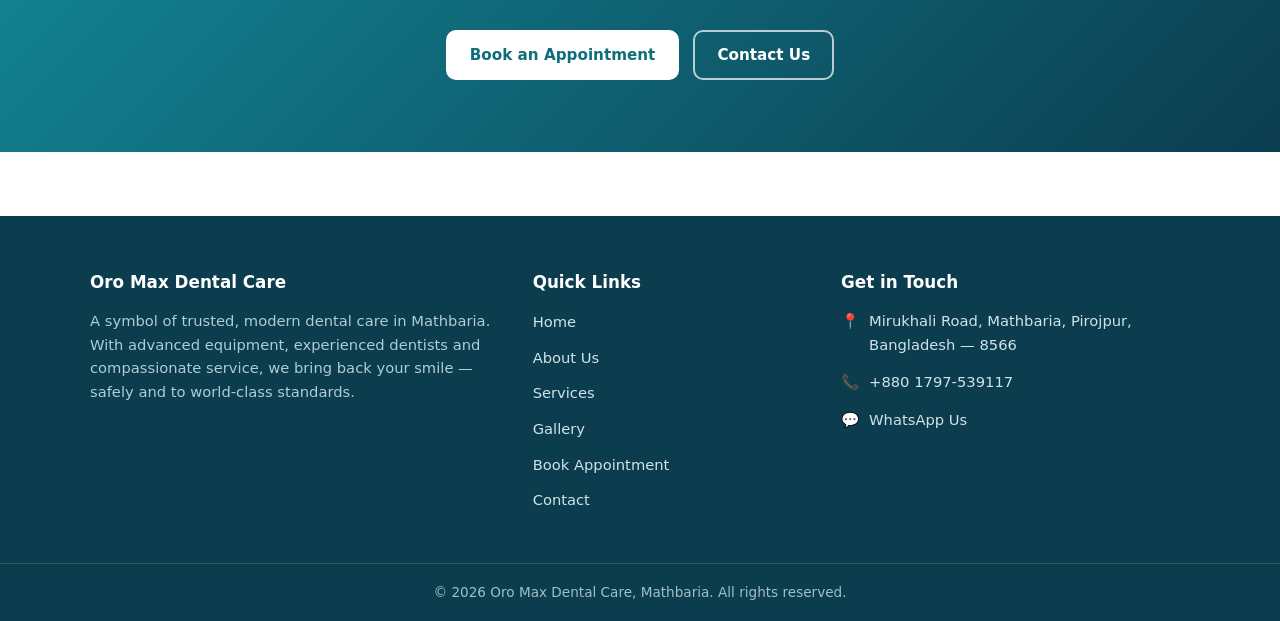
==== commit b396e787: "Add doctor names and scroll animations - Updated team section: Dr. Shahadath Hossen (BDS, Dental Sur" ====
--- a/about.html
+++ b/about.html
@@ -126,35 +126,25 @@
             A dedicated team of dental professionals committed to your care.
           </p>
         </div>
-        <div class="team-grid">
+        <div class="team-grid team-grid--two">
           <div class="team-card">
             <div class="team-photo">
-              <img src="https://images.unsplash.com/photo-1612349317150-e413f6a5b16d?auto=format&fit=crop&w=500&q=80" alt="Dentist" loading="lazy" />
+              <img src="https://images.unsplash.com/photo-1612349317150-e413f6a5b16d?auto=format&fit=crop&w=500&q=80" alt="Dr. Shahadath Hossen" loading="lazy" />
             </div>
             <div class="team-body">
-              <h3>Chief Dental Surgeon</h3>
+              <h3>Dr. Shahadath Hossen</h3>
               <p class="team-role">BDS, Dental Surgeon</p>
-              <p>Leads our clinical team with years of hands-on dental expertise.</p>
+              <p>Leads our clinical team with years of hands-on dental expertise, dedicated to gentle and effective care.</p>
             </div>
           </div>
           <div class="team-card">
             <div class="team-photo">
-              <img src="https://images.unsplash.com/photo-1622253692010-333f2da6031d?auto=format&fit=crop&w=500&q=80" alt="Dental consultant" loading="lazy" />
+              <img src="https://images.unsplash.com/photo-1622253692010-333f2da6031d?auto=format&fit=crop&w=500&q=80" alt="Dr. Md Mamun Faraje" loading="lazy" />
             </div>
             <div class="team-body">
-              <h3>Dental Consultant</h3>
+              <h3>Dr. Md Mamun Faraje</h3>
               <p class="team-role">BDS, General Dentistry</p>
-              <p>Specializes in restorative and preventive dental treatments.</p>
-            </div>
-          </div>
-          <div class="team-card">
-            <div class="team-photo">
-              <img src="https://images.unsplash.com/photo-1559839734-2b71ea197ec2?auto=format&fit=crop&w=500&q=80" alt="Dental care assistant" loading="lazy" />
-            </div>
-            <div class="team-body">
-              <h3>Dental Care Assistant</h3>
-              <p class="team-role">Patient Care &amp; Support</p>
-              <p>Ensures every patient feels comfortable and well looked after.</p>
+              <p>Specializes in restorative and preventive dental treatments with a warm, patient-first approach.</p>
             </div>
           </div>
         </div>
@@ -178,5 +168,6 @@
 
   <script src="js/include.js"></script>
   <script src="js/main.js"></script>
+  <script src="js/animate.js"></script>
 </body>
 </html>
--- a/css/style.css
+++ b/css/style.css
@@ -271,6 +271,51 @@
 .whatsapp-float-icon { font-size: 1.7rem; line-height: 1; }
 
 /* ============================================================
+   ANIMATIONS — scroll-triggered fade/slide-in
+   ============================================================ */
+
+/* Initial hidden state — applied by JS after page load */
+.animate {
+  opacity: 0;
+  transform: translateY(30px);
+  transition: opacity 0.55s ease, transform 0.55s ease;
+}
+.animate.from-left  { transform: translateX(-40px); }
+.animate.from-right { transform: translateX( 40px); }
+
+/* Visible state toggled by IntersectionObserver */
+.animate.is-visible {
+  opacity: 1;
+  transform: none;
+}
+
+/* Stagger siblings inside a grid */
+.animate-stagger > * {
+  opacity: 0;
+  transform: translateY(28px);
+  transition: opacity 0.5s ease, transform 0.5s ease;
+}
+.animate-stagger.is-visible > *:nth-child(1) { transition-delay: 0.05s; }
+.animate-stagger.is-visible > *:nth-child(2) { transition-delay: 0.15s; }
+.animate-stagger.is-visible > *:nth-child(3) { transition-delay: 0.25s; }
+.animate-stagger.is-visible > *:nth-child(4) { transition-delay: 0.35s; }
+.animate-stagger.is-visible > *:nth-child(5) { transition-delay: 0.45s; }
+.animate-stagger.is-visible > *:nth-child(6) { transition-delay: 0.55s; }
+.animate-stagger.is-visible > *:nth-child(7) { transition-delay: 0.65s; }
+.animate-stagger.is-visible > *:nth-child(8) { transition-delay: 0.75s; }
+.animate-stagger.is-visible > *:nth-child(9) { transition-delay: 0.85s; }
+.animate-stagger.is-visible > * {
+  opacity: 1;
+  transform: none;
+}
+
+/* Respect reduced-motion preference */
+@media (prefers-reduced-motion: reduce) {
+  .animate,
+  .animate-stagger > * { transition: none; opacity: 1; transform: none; }
+}
+
+/* ============================================================
    PAGE SCAFFOLD HELPERS (placeholder pages for now)
    ============================================================ */
 .page-placeholder {
@@ -528,6 +573,8 @@
 .team-body p { color: var(--text-soft); font-size: 0.9rem; margin: 0; }
 @media (max-width: 880px) { .team-grid { grid-template-columns: repeat(2, 1fr); } }
 @media (max-width: 520px) { .team-grid { grid-template-columns: 1fr; } }
+.team-grid--two { grid-template-columns: repeat(2, 1fr); max-width: 760px; margin-inline: auto; }
+@media (max-width: 520px) { .team-grid--two { grid-template-columns: 1fr; } }
 
 /* ============================================================
    SERVICES PAGE (detailed list)
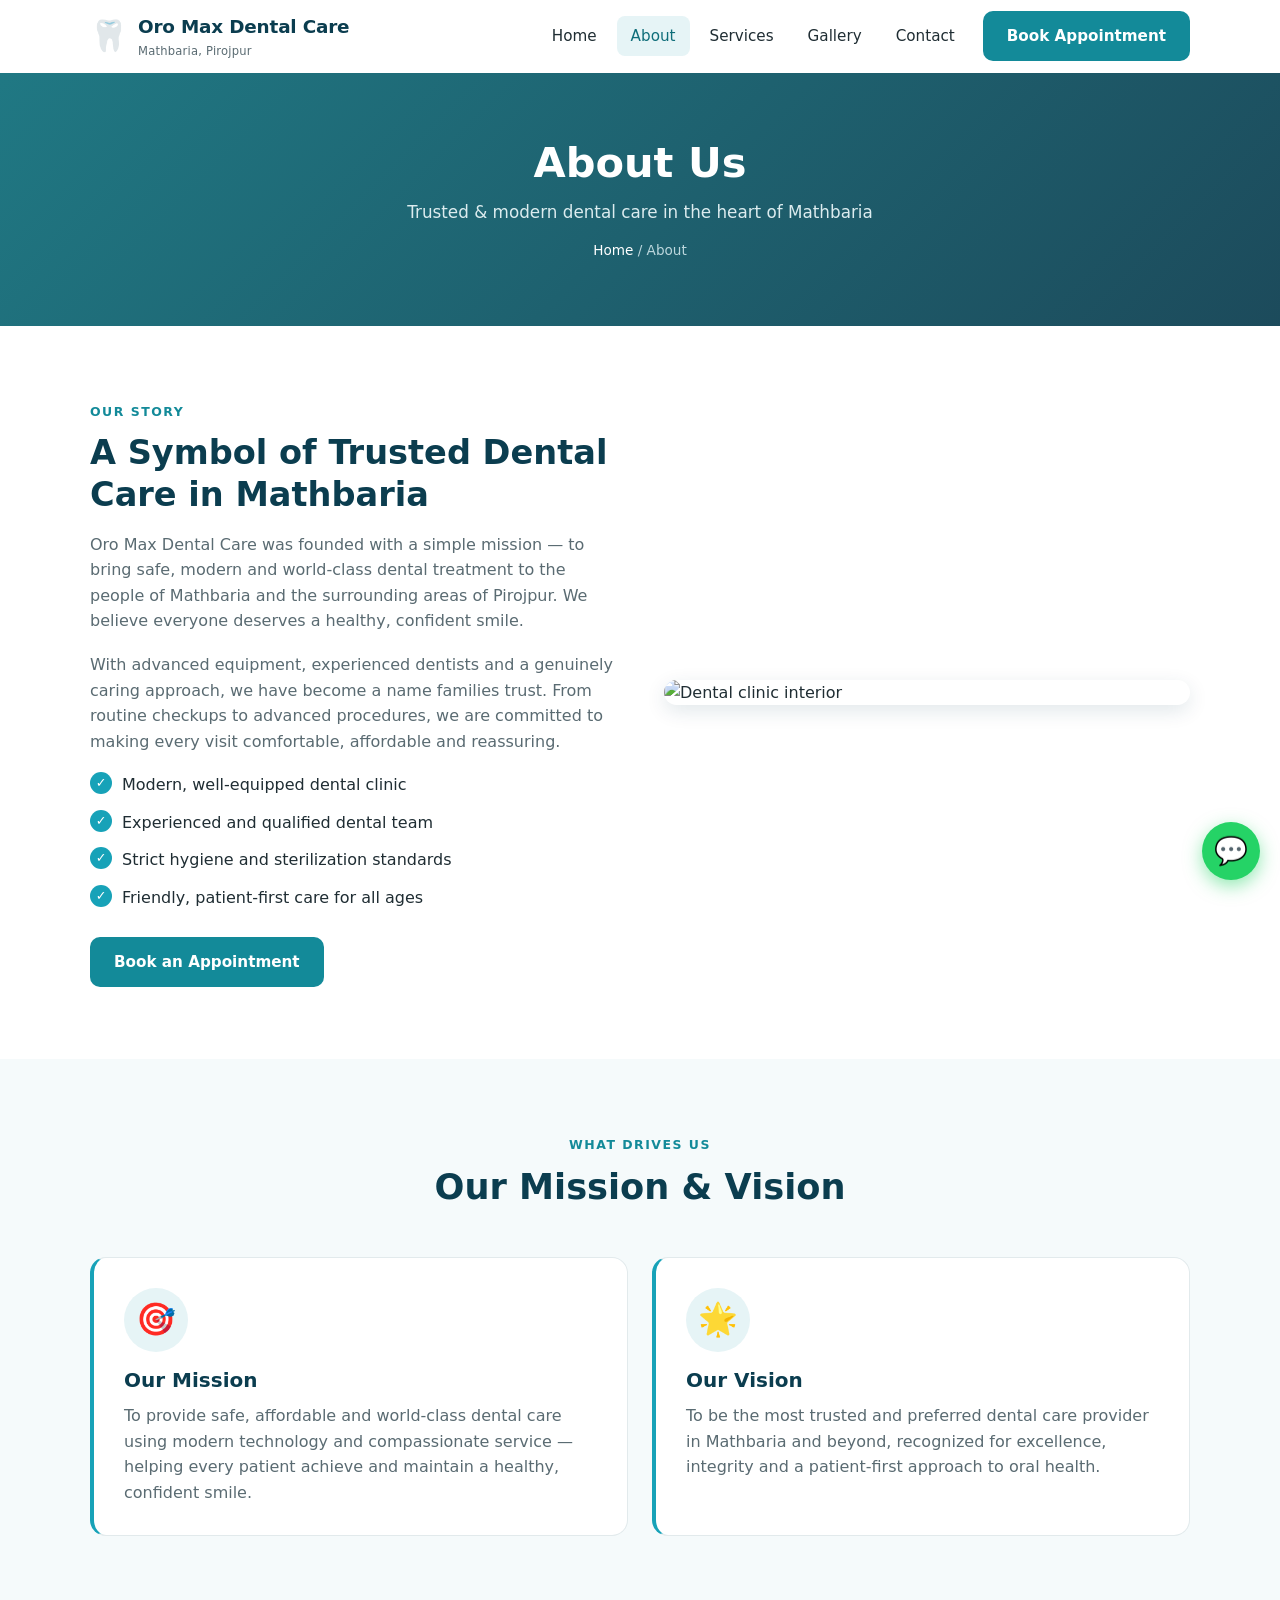
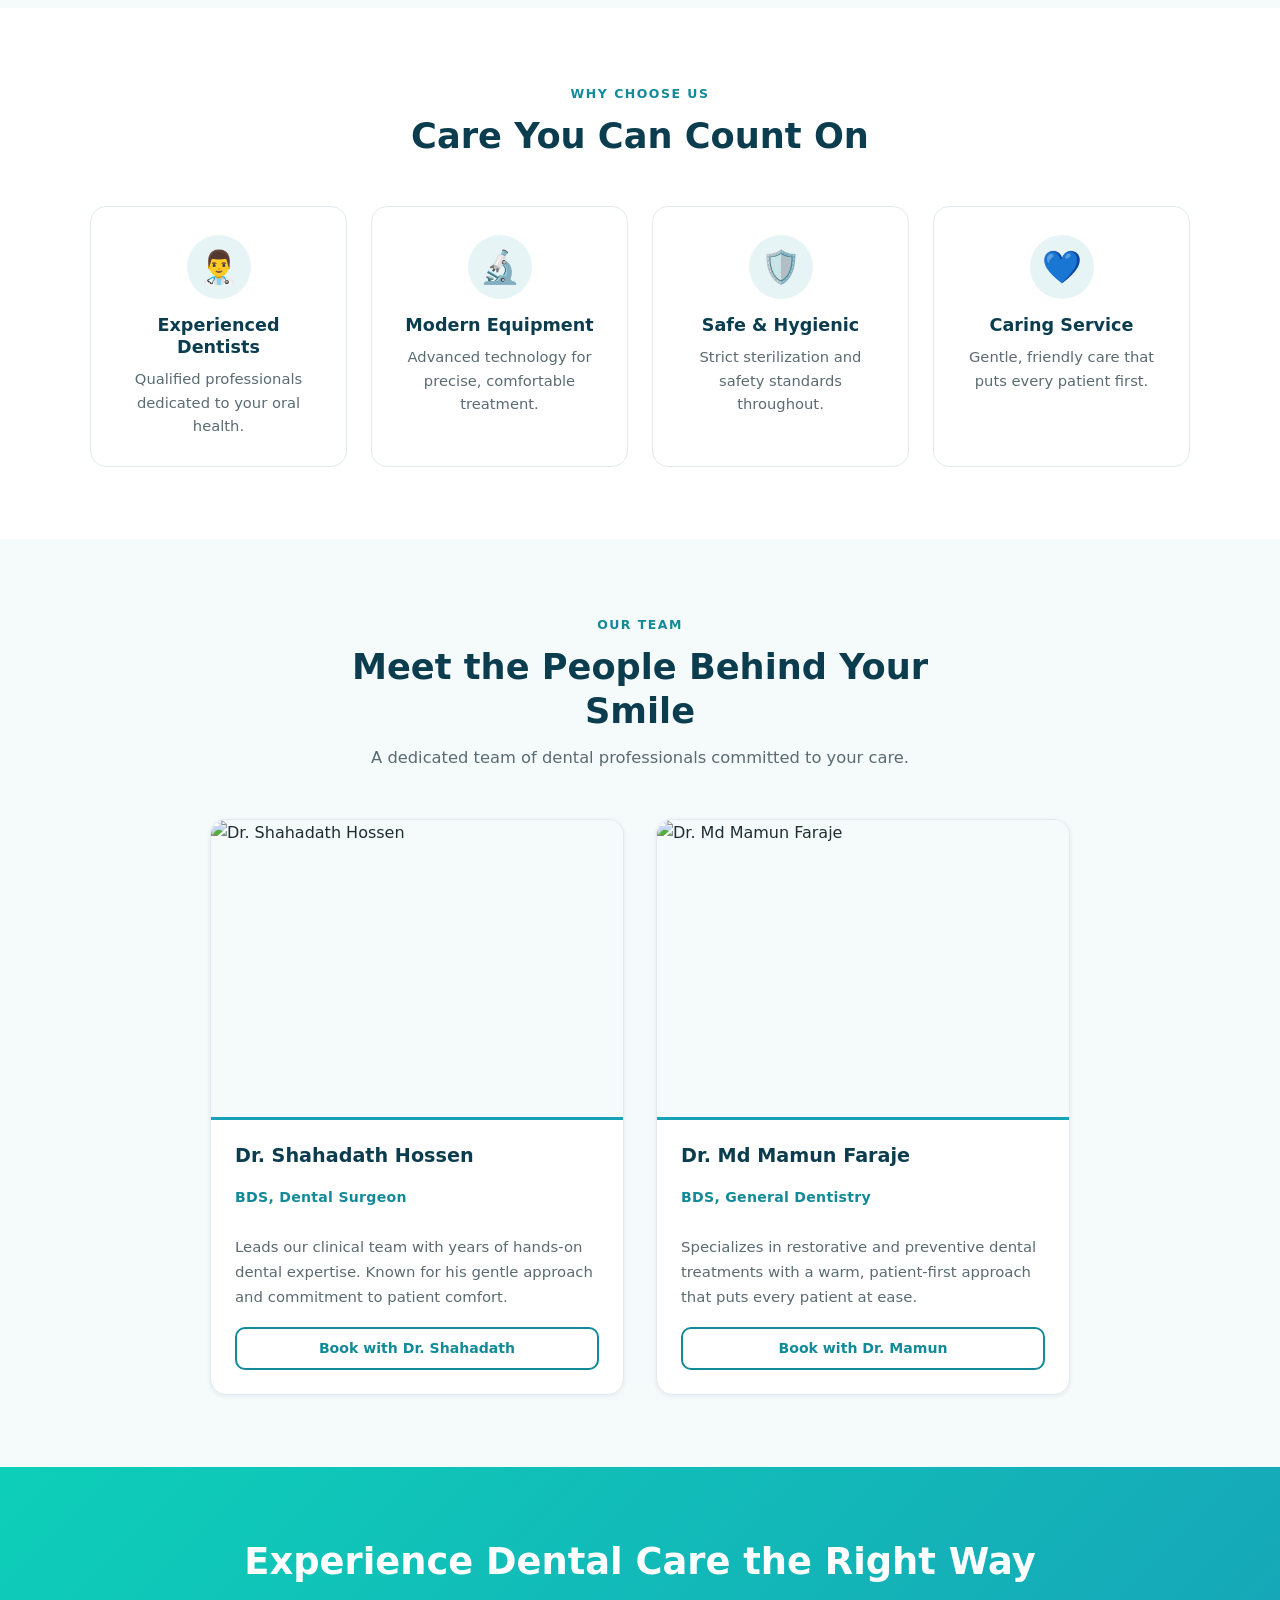
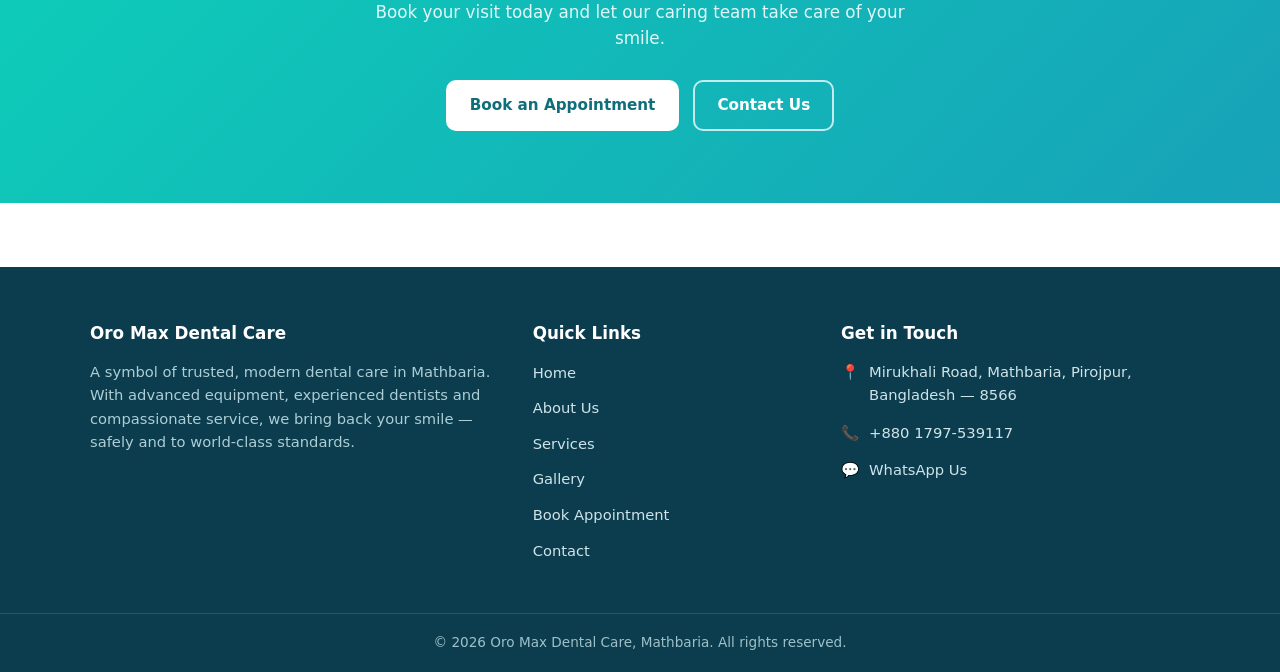
==== commit a51819f2: "Add doctor team section to homepage and update about page - New 'Our Doctors' section on homepage (b" ====
--- a/about.html
+++ b/about.html
@@ -126,25 +126,33 @@
             A dedicated team of dental professionals committed to your care.
           </p>
         </div>
-        <div class="team-grid team-grid--two">
-          <div class="team-card">
-            <div class="team-photo">
-              <img src="https://images.unsplash.com/photo-1612349317150-e413f6a5b16d?auto=format&fit=crop&w=500&q=80" alt="Dr. Shahadath Hossen" loading="lazy" />
+        <div class="doctor-grid">
+          <div class="doctor-card">
+            <div class="doctor-photo-wrap">
+              <img src="images/dr-shahadath.jpg" alt="Dr. Shahadath Hossen" loading="lazy" />
             </div>
-            <div class="team-body">
+            <div class="doctor-body">
               <h3>Dr. Shahadath Hossen</h3>
-              <p class="team-role">BDS, Dental Surgeon</p>
-              <p>Leads our clinical team with years of hands-on dental expertise, dedicated to gentle and effective care.</p>
+              <p class="doctor-role">BDS, Dental Surgeon</p>
+              <p class="doctor-bio">
+                Leads our clinical team with years of hands-on dental expertise.
+                Known for his gentle approach and commitment to patient comfort.
+              </p>
+              <a href="appointment.html" class="btn btn-outline btn-sm">Book with Dr. Shahadath</a>
             </div>
           </div>
-          <div class="team-card">
-            <div class="team-photo">
-              <img src="https://images.unsplash.com/photo-1622253692010-333f2da6031d?auto=format&fit=crop&w=500&q=80" alt="Dr. Md Mamun Faraje" loading="lazy" />
+          <div class="doctor-card">
+            <div class="doctor-photo-wrap">
+              <img src="images/dr-mamun.jpg" alt="Dr. Md Mamun Faraje" loading="lazy" />
             </div>
-            <div class="team-body">
+            <div class="doctor-body">
               <h3>Dr. Md Mamun Faraje</h3>
-              <p class="team-role">BDS, General Dentistry</p>
-              <p>Specializes in restorative and preventive dental treatments with a warm, patient-first approach.</p>
+              <p class="doctor-role">BDS, General Dentistry</p>
+              <p class="doctor-bio">
+                Specializes in restorative and preventive dental treatments with a
+                warm, patient-first approach that puts every patient at ease.
+              </p>
+              <a href="appointment.html" class="btn btn-outline btn-sm">Book with Dr. Mamun</a>
             </div>
           </div>
         </div>
--- a/css/style.css
+++ b/css/style.css
@@ -502,17 +502,113 @@
    CTA BANNER
    ============================================================ */
 .cta-banner {
-  background: linear-gradient(135deg, var(--teal-600), var(--blue-900));
+  /* Bright cyan-to-teal — clearly distinct from the dark navy footer */
+  background: linear-gradient(135deg, #0dcfb8, var(--teal-500));
   color: var(--white);
   text-align: center;
 }
 .cta-banner h2 { color: var(--white); font-size: clamp(1.6rem, 4vw, 2.3rem); margin-bottom: 14px; }
-.cta-banner p { color: #dcecef; max-width: 560px; margin: 0 auto 28px; font-size: 1.05rem; }
+.cta-banner p { color: rgba(255,255,255,0.88); max-width: 560px; margin: 0 auto 28px; font-size: 1.05rem; }
 .cta-actions { display: flex; flex-wrap: wrap; gap: 14px; justify-content: center; }
 .cta-banner .btn-light { background: var(--white); color: var(--teal-700); }
 .cta-banner .btn-light:hover { background: var(--teal-100); }
-.cta-banner .btn-ghost { border-color: rgba(255,255,255,0.7); color: var(--white); }
-.cta-banner .btn-ghost:hover { background: rgba(255,255,255,0.15); }
+.cta-banner .btn-ghost { border-color: rgba(255,255,255,0.75); color: var(--white); }
+.cta-banner .btn-ghost:hover { background: rgba(255,255,255,0.18); }
+
+/* ============================================================
+   SERVICES PAGE EXTRAS
+   ============================================================ */
+/* How it works steps */
+.steps-grid {
+  display: grid;
+  grid-template-columns: repeat(3, 1fr);
+  gap: 24px;
+  counter-reset: step;
+}
+.step-card {
+  background: var(--white);
+  border: 1px solid var(--border);
+  border-radius: var(--radius-lg);
+  padding: 32px 24px 28px;
+  text-align: center;
+  position: relative;
+}
+.step-card::before {
+  counter-increment: step;
+  content: counter(step);
+  position: absolute;
+  top: -18px;
+  left: 50%;
+  transform: translateX(-50%);
+  width: 36px; height: 36px;
+  border-radius: 50%;
+  background: var(--teal-500);
+  color: var(--white);
+  font-weight: 700;
+  font-size: 0.95rem;
+  display: flex; align-items: center; justify-content: center;
+}
+.step-icon { font-size: 2rem; margin-bottom: 14px; }
+.step-card h3 { font-size: 1.1rem; margin-bottom: 8px; }
+.step-card p { color: var(--text-soft); font-size: 0.92rem; margin: 0; }
+@media (max-width: 760px) { .steps-grid { grid-template-columns: 1fr; gap: 32px; } }
+
+/* Service detail — tags */
+.sd-tags { display: flex; flex-wrap: wrap; gap: 6px; margin-top: 10px; }
+.sd-tag {
+  background: var(--teal-100);
+  color: var(--teal-700);
+  font-size: 0.75rem;
+  font-weight: 600;
+  padding: 3px 10px;
+  border-radius: 999px;
+}
+
+/* FAQ accordion */
+.faq-list { max-width: 820px; margin: 0 auto; }
+.faq-item {
+  border: 1px solid var(--border);
+  border-radius: var(--radius);
+  margin-bottom: 10px;
+  overflow: hidden;
+}
+.faq-question {
+  width: 100%;
+  background: var(--white);
+  border: none;
+  padding: 18px 20px;
+  display: flex;
+  align-items: center;
+  justify-content: space-between;
+  gap: 12px;
+  cursor: pointer;
+  font: 600 1rem var(--font);
+  color: var(--blue-900);
+  text-align: left;
+  transition: background 0.2s;
+}
+.faq-question:hover { background: var(--bg-soft); }
+.faq-chevron {
+  flex-shrink: 0;
+  width: 22px; height: 22px;
+  border-radius: 50%;
+  background: var(--teal-100);
+  display: flex; align-items: center; justify-content: center;
+  font-size: 0.75rem;
+  color: var(--teal-700);
+  transition: transform 0.3s ease;
+}
+.faq-item.is-open .faq-chevron { transform: rotate(180deg); }
+.faq-answer {
+  max-height: 0;
+  overflow: hidden;
+  transition: max-height 0.35s ease, padding 0.2s;
+  padding: 0 20px;
+  color: var(--text-soft);
+  font-size: 0.95rem;
+  line-height: 1.7;
+}
+.faq-item.is-open .faq-answer { max-height: 300px; padding: 0 20px 18px; }
 
 /* ============================================================
    INNER PAGE BANNER (about / services / gallery / etc.)
@@ -733,3 +829,82 @@
 .hours-list .day { color: var(--blue-900); font-weight: 600; }
 .hours-list .time { color: var(--text-soft); }
 .hours-list .closed { color: #d9534f; }
+
+/* ============================================================
+   DOCTOR CARDS (homepage team section + about page)
+   Designed for portrait photos with white/transparent backgrounds.
+   ============================================================ */
+.doctor-grid {
+  display: grid;
+  grid-template-columns: repeat(2, 1fr);
+  gap: 32px;
+  max-width: 860px;
+  margin-inline: auto;
+}
+.doctor-card {
+  background: var(--white);
+  border: 1px solid var(--border);
+  border-radius: var(--radius-lg);
+  overflow: hidden;
+  box-shadow: var(--shadow-sm);
+  transition: transform 0.25s ease, box-shadow 0.25s ease;
+  display: flex;
+  flex-direction: column;
+}
+.doctor-card:hover {
+  transform: translateY(-6px);
+  box-shadow: var(--shadow-md);
+}
+
+/* Photo container — white bg matches the cut-out portrait style */
+.doctor-photo-wrap {
+  background: var(--bg-soft);
+  border-bottom: 3px solid var(--teal-500);
+  display: flex;
+  align-items: flex-end;
+  justify-content: center;
+  height: 300px;
+  overflow: hidden;
+}
+.doctor-photo-wrap img {
+  width: 100%;
+  height: 100%;
+  object-fit: contain;
+  object-position: center bottom;
+}
+
+/* Info area */
+.doctor-body {
+  padding: 24px;
+  flex: 1;
+  display: flex;
+  flex-direction: column;
+}
+.doctor-body h3 {
+  font-size: 1.2rem;
+  margin-bottom: 4px;
+  color: var(--blue-900);
+}
+.doctor-role {
+  color: var(--teal-600);
+  font-weight: 700;
+  font-size: 0.88rem;
+  letter-spacing: 0.02em;
+  margin-bottom: 12px;
+}
+.doctor-bio {
+  color: var(--text-soft);
+  font-size: 0.93rem;
+  line-height: 1.65;
+  margin-bottom: 18px;
+  flex: 1;
+}
+.btn-sm {
+  padding: 8px 16px;
+  font-size: 0.88rem;
+}
+
+@media (max-width: 600px) {
+  .doctor-grid { grid-template-columns: 1fr; max-width: 420px; }
+  .doctor-photo-wrap { height: 260px; }
+}
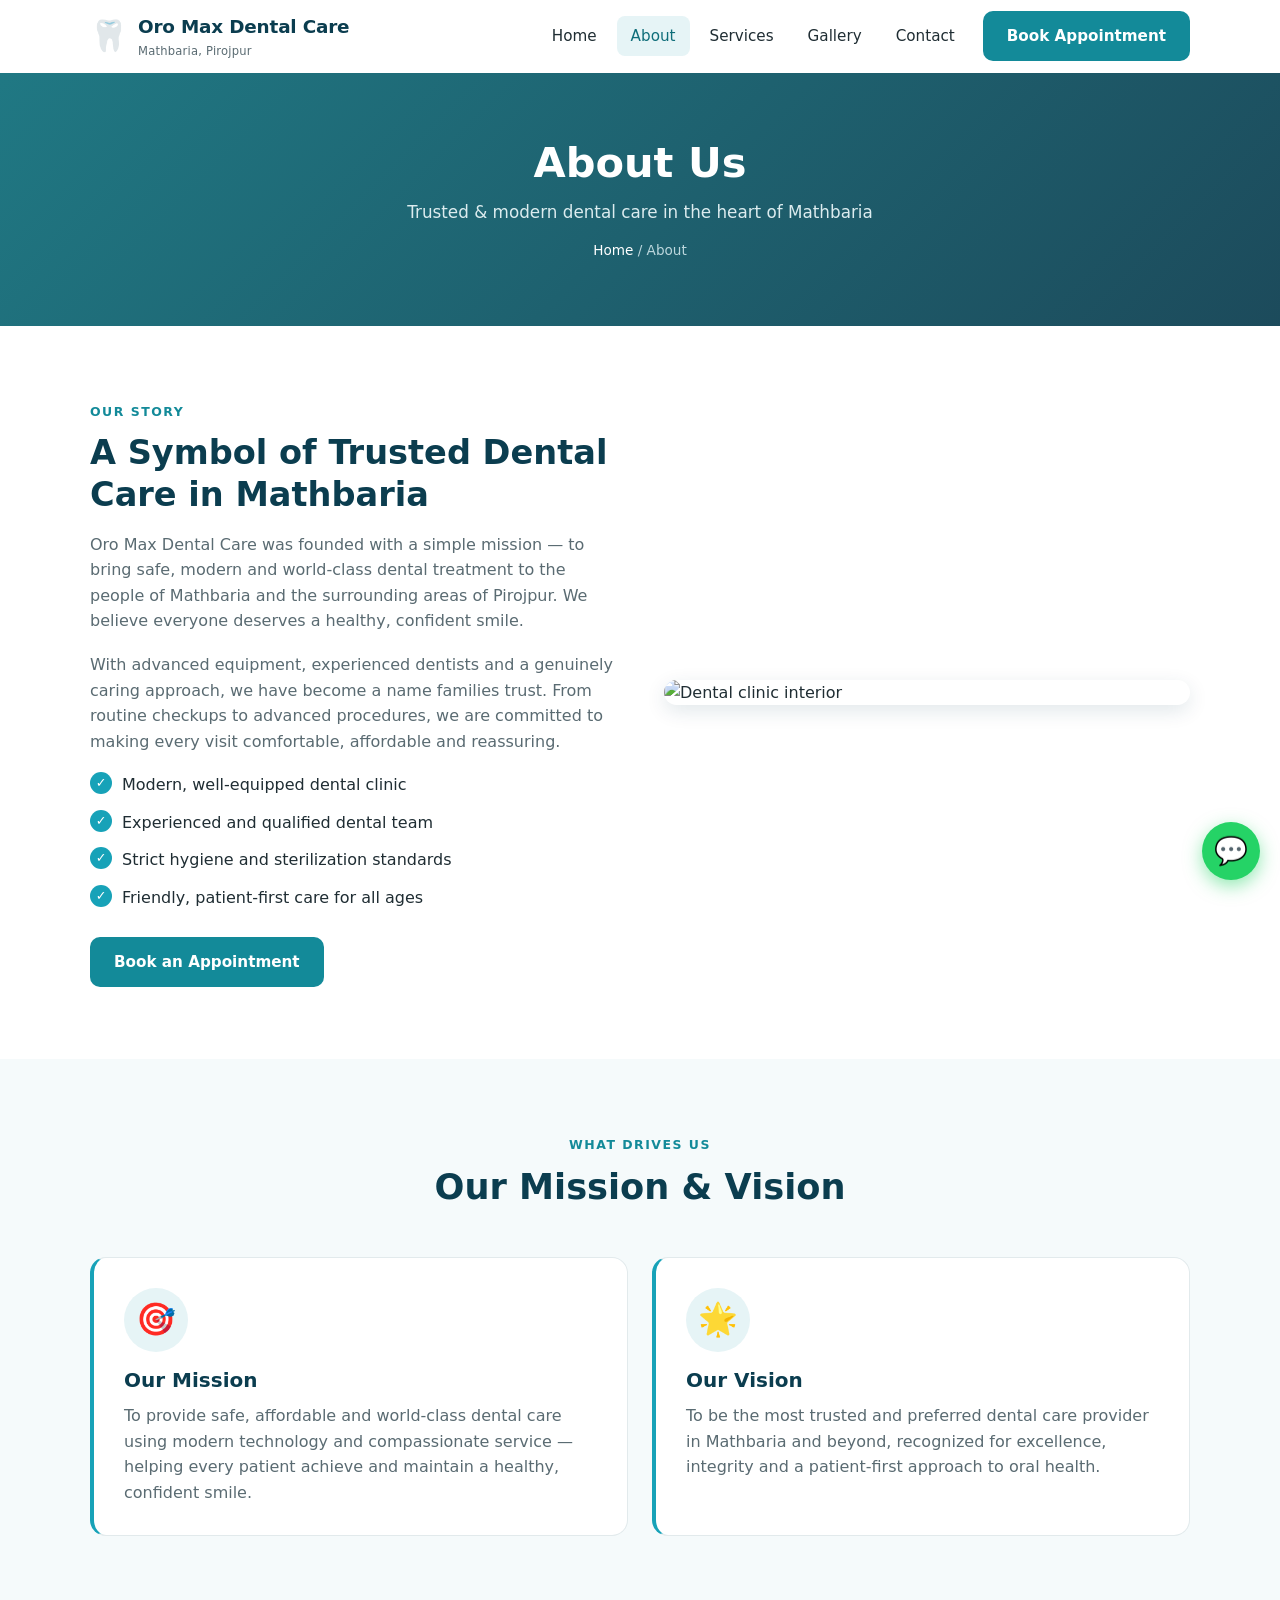
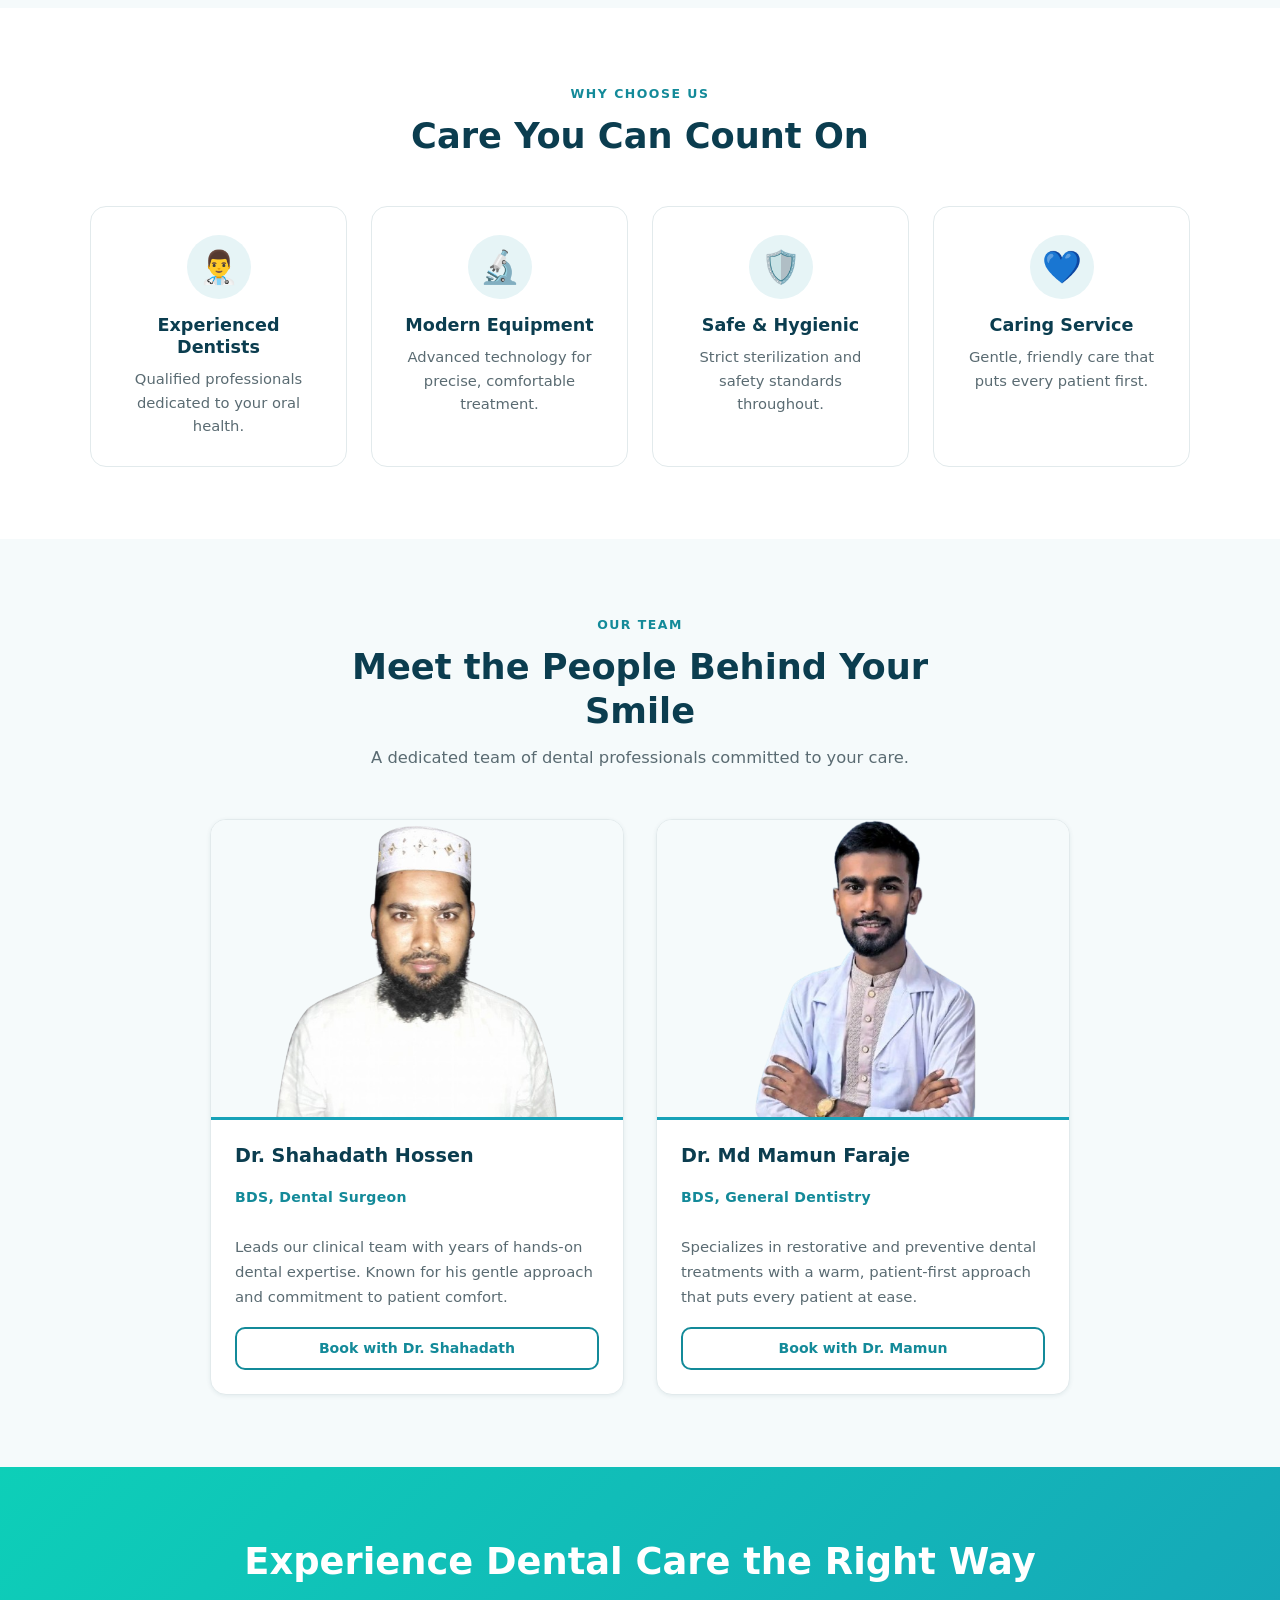
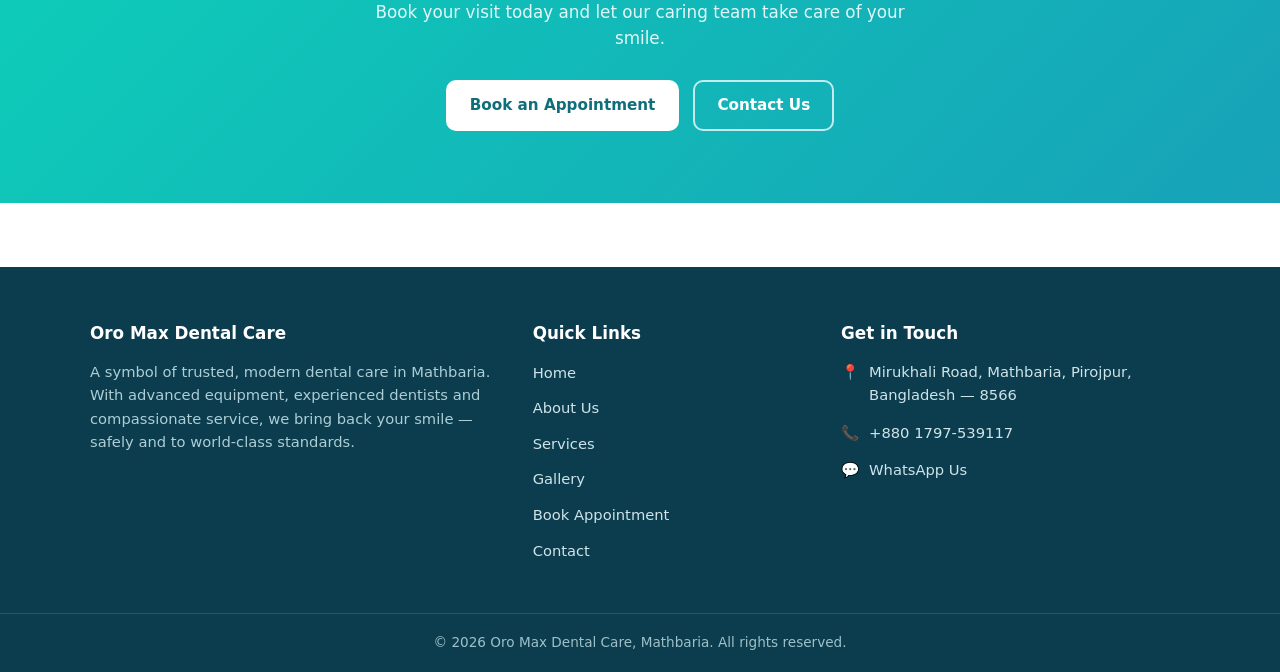
==== commit 151a9221: "Wire real doctor photos to team sections - Updated image src from placeholder paths to actual upload" ====
--- a/about.html
+++ b/about.html
@@ -129,7 +129,7 @@
         <div class="doctor-grid">
           <div class="doctor-card">
             <div class="doctor-photo-wrap">
-              <img src="images/dr-shahadath.jpg" alt="Dr. Shahadath Hossen" loading="lazy" />
+              <img src="images/shahada.png" alt="Dr. Shahadath Hossen" loading="lazy" />
             </div>
             <div class="doctor-body">
               <h3>Dr. Shahadath Hossen</h3>
@@ -143,7 +143,7 @@
           </div>
           <div class="doctor-card">
             <div class="doctor-photo-wrap">
-              <img src="images/dr-mamun.jpg" alt="Dr. Md Mamun Faraje" loading="lazy" />
+              <img src="images/mamun.png" alt="Dr. Md Mamun Faraje" loading="lazy" />
             </div>
             <div class="doctor-body">
               <h3>Dr. Md Mamun Faraje</h3>
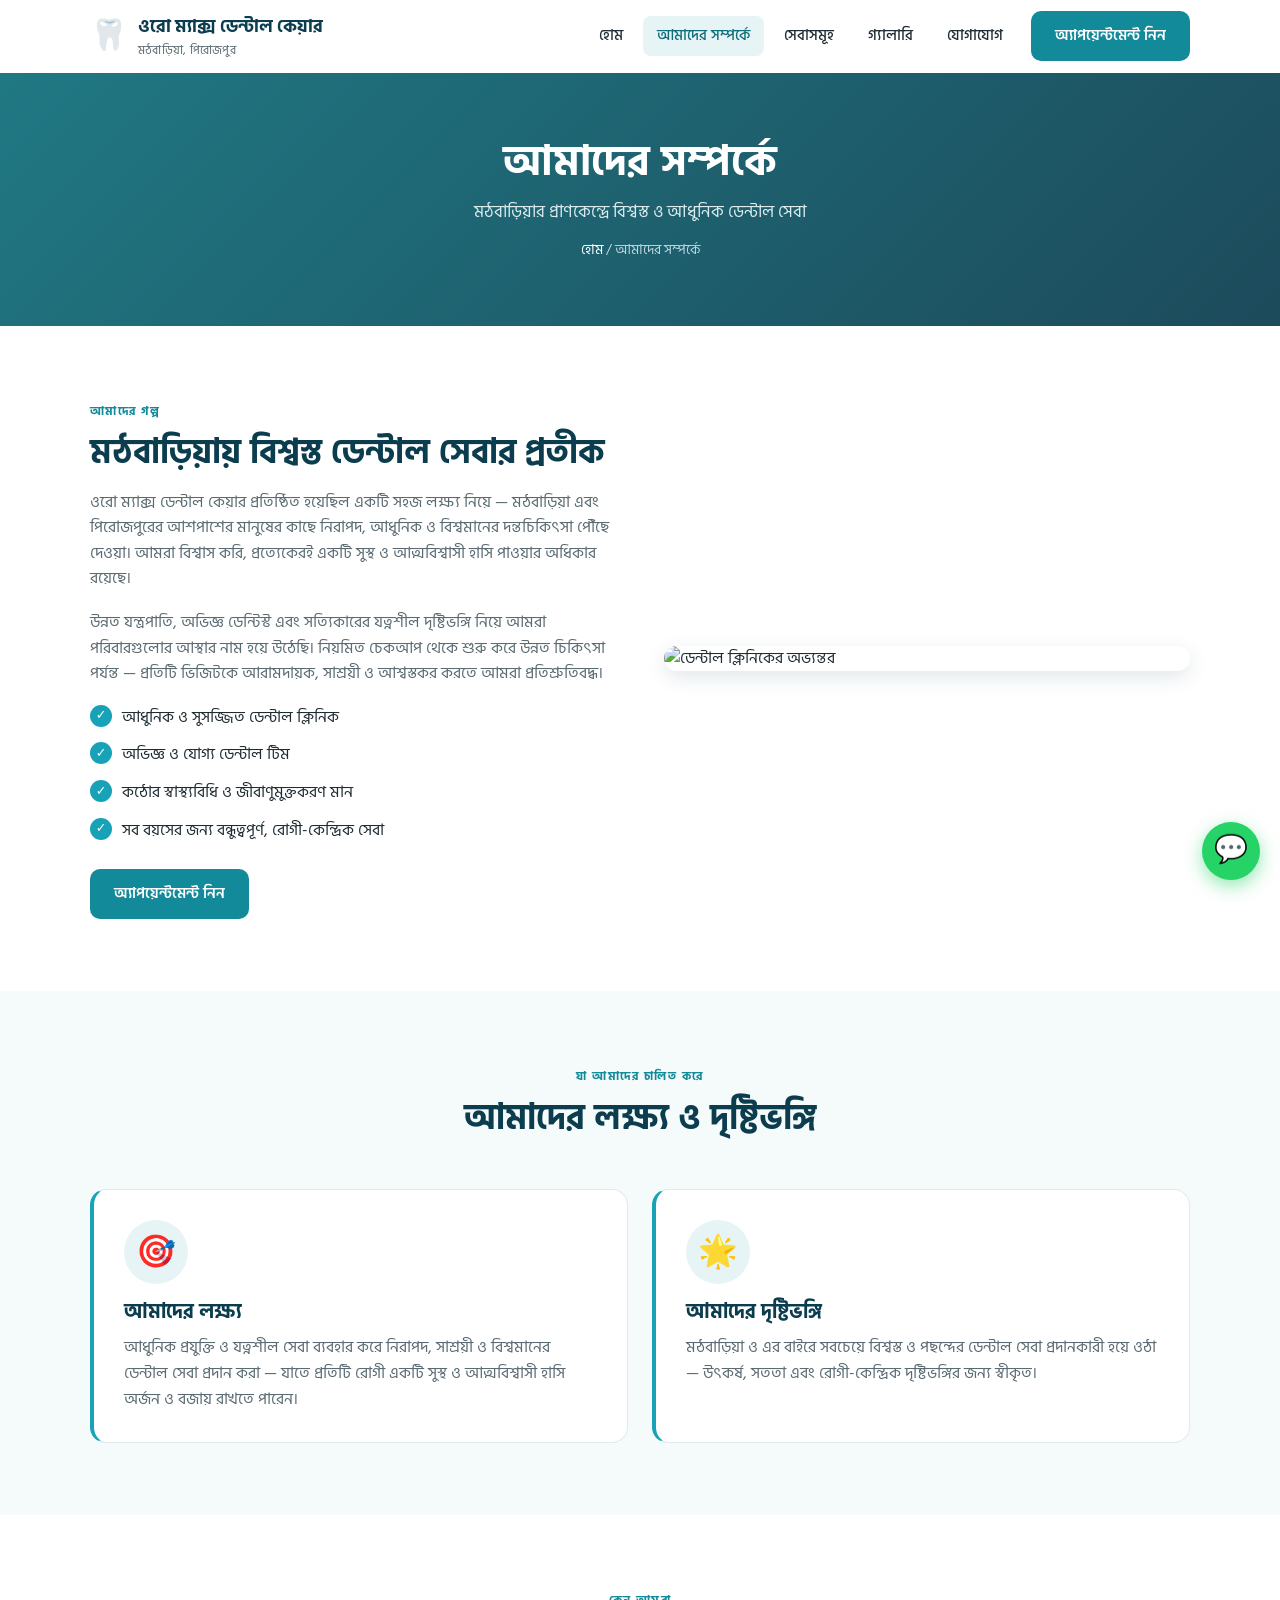
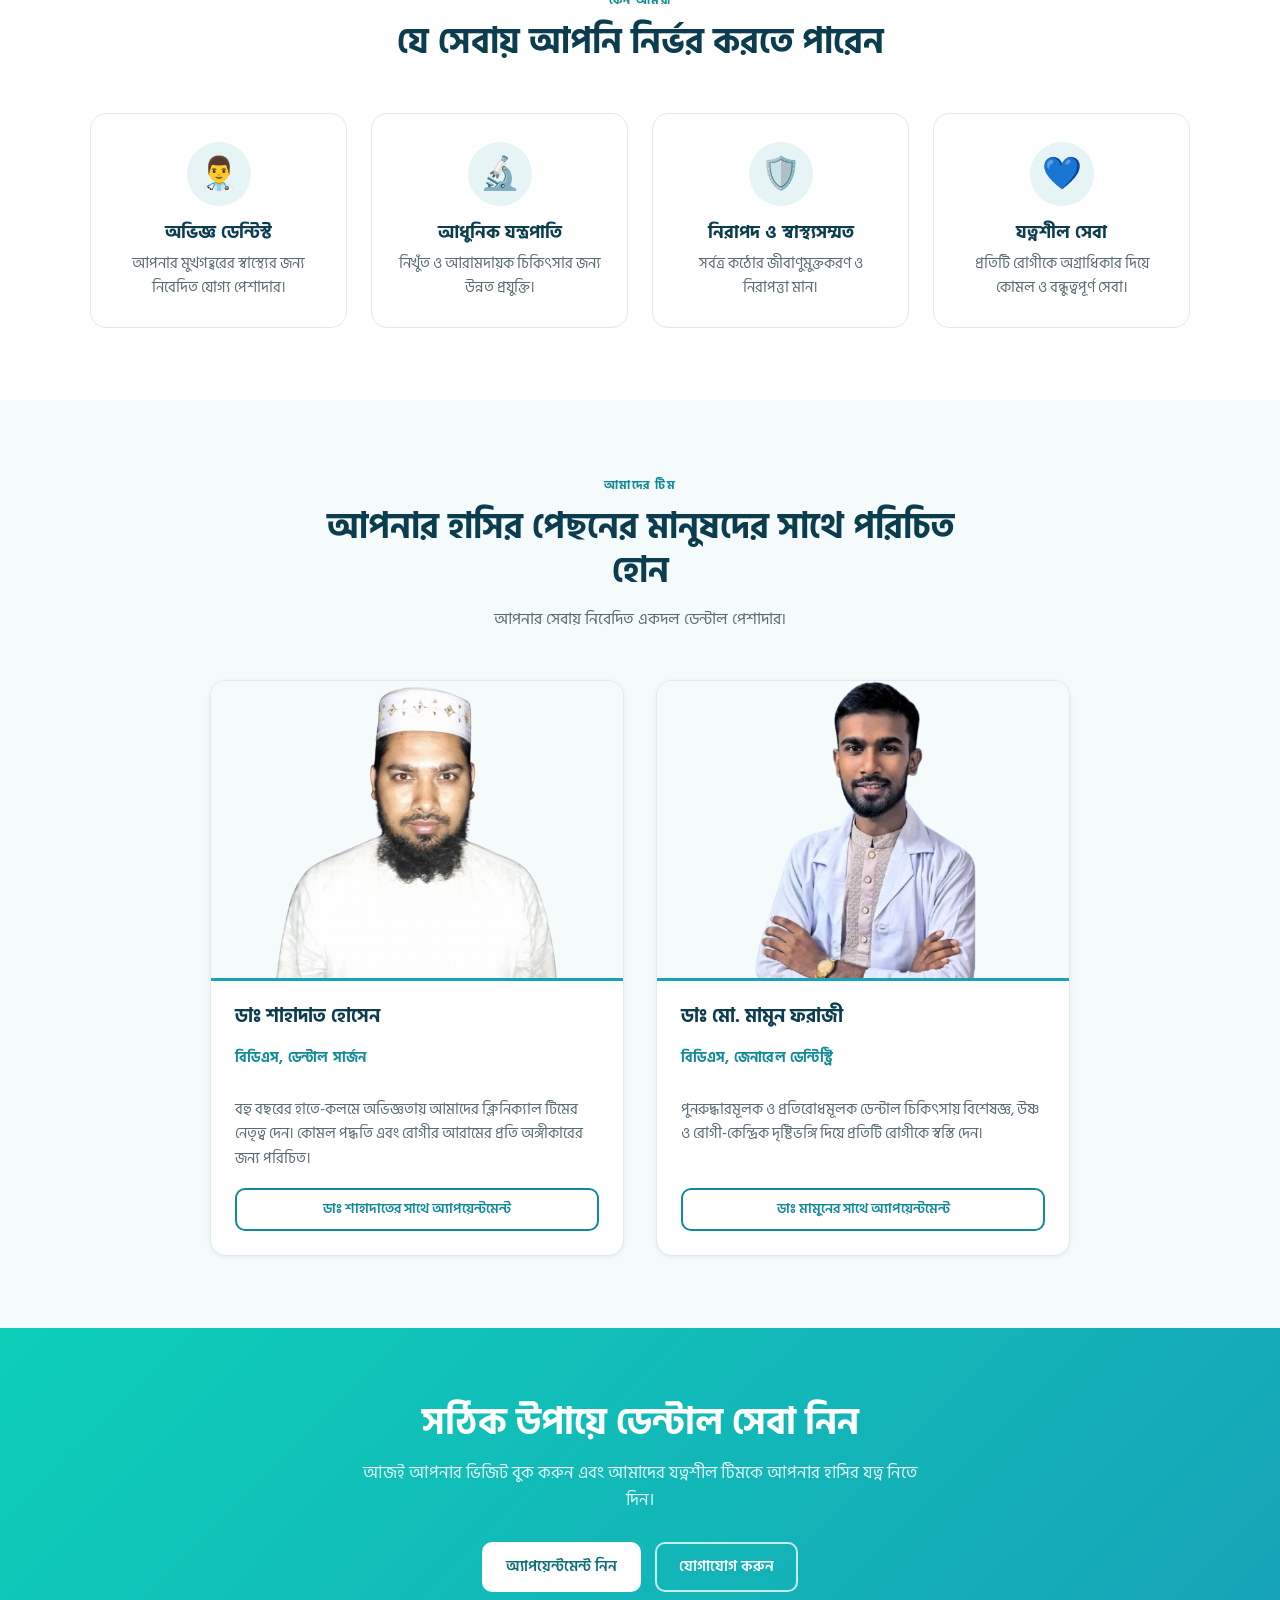
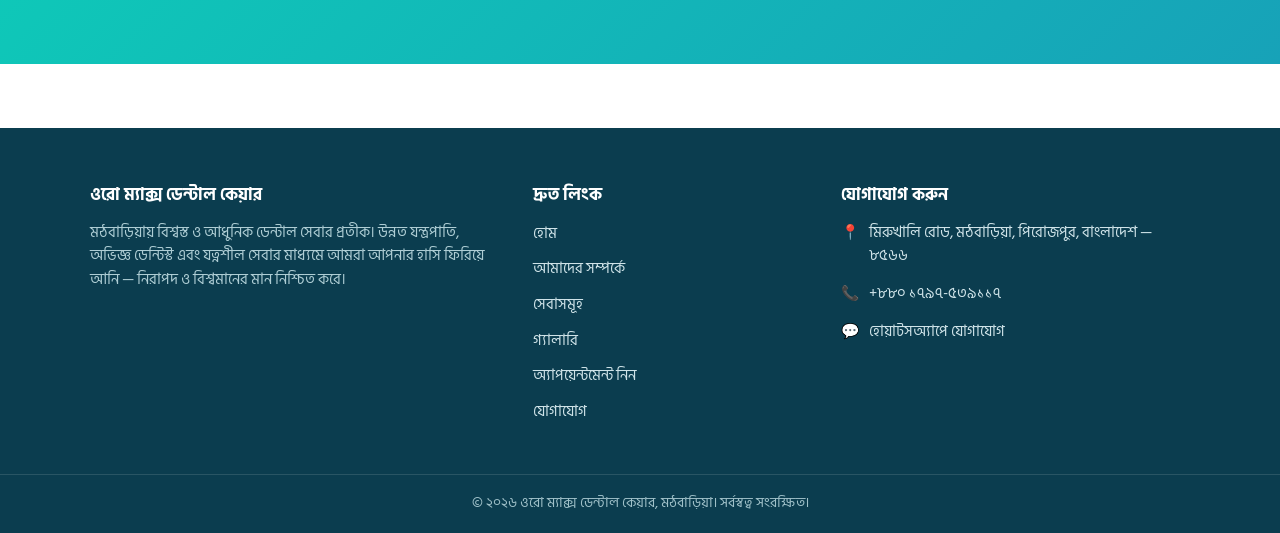
==== commit 671fd0e9: "Convert entire website to Bengali (বাংলা) - Translated all 6 pages (home, about, services, gallery, " ====
--- a/about.html
+++ b/about.html
@@ -1,10 +1,10 @@
 <!DOCTYPE html>
-<html lang="en">
+<html lang="bn">
 <head>
   <meta charset="UTF-8" />
   <meta name="viewport" content="width=device-width, initial-scale=1.0" />
-  <title>About Us — Oro Max Dental Care</title>
-  <meta name="description" content="Learn about Oro Max Dental Care — a trusted, modern dental clinic in Mathbaria, Pirojpur, dedicated to safe, world-class treatment and caring service." />
+  <title>আমাদের সম্পর্কে — ওরো ম্যাক্স ডেন্টাল কেয়ার</title>
+  <meta name="description" content="ওরো ম্যাক্স ডেন্টাল কেয়ার সম্পর্কে জানুন — মঠবাড়িয়া, পিরোজপুরের একটি বিশ্বস্ত ও আধুনিক ডেন্টাল ক্লিনিক, নিরাপদ ও বিশ্বমানের চিকিৎসা ও যত্নশীল সেবায় নিবেদিত।" />
   <link rel="stylesheet" href="css/style.css" />
 </head>
 <body data-page="about">
@@ -14,9 +14,9 @@
     <!-- Page banner -->
     <section class="page-banner">
       <div class="container">
-        <h1>About Us</h1>
-        <p>Trusted &amp; modern dental care in the heart of Mathbaria</p>
-        <div class="breadcrumb"><a href="index.html">Home</a> / About</div>
+        <h1>আমাদের সম্পর্কে</h1>
+        <p>মঠবাড়িয়ার প্রাণকেন্দ্রে বিশ্বস্ত ও আধুনিক ডেন্টাল সেবা</p>
+        <div class="breadcrumb"><a href="index.html">হোম</a> / আমাদের সম্পর্কে</div>
       </div>
     </section>
 
@@ -24,32 +24,32 @@
     <section class="section">
       <div class="container split">
         <div class="split-body">
-          <span class="section-eyebrow">Our Story</span>
-          <h2>A Symbol of Trusted Dental Care in Mathbaria</h2>
+          <span class="section-eyebrow">আমাদের গল্প</span>
+          <h2>মঠবাড়িয়ায় বিশ্বস্ত ডেন্টাল সেবার প্রতীক</h2>
           <p>
-            Oro Max Dental Care was founded with a simple mission — to bring safe,
-            modern and world-class dental treatment to the people of Mathbaria and
-            the surrounding areas of Pirojpur. We believe everyone deserves a healthy,
-            confident smile.
+            ওরো ম্যাক্স ডেন্টাল কেয়ার প্রতিষ্ঠিত হয়েছিল একটি সহজ লক্ষ্য নিয়ে —
+            মঠবাড়িয়া এবং পিরোজপুরের আশপাশের মানুষের কাছে নিরাপদ, আধুনিক ও
+            বিশ্বমানের দন্তচিকিৎসা পৌঁছে দেওয়া। আমরা বিশ্বাস করি, প্রত্যেকেরই
+            একটি সুস্থ ও আত্মবিশ্বাসী হাসি পাওয়ার অধিকার রয়েছে।
           </p>
           <p>
-            With advanced equipment, experienced dentists and a genuinely caring
-            approach, we have become a name families trust. From routine checkups to
-            advanced procedures, we are committed to making every visit comfortable,
-            affordable and reassuring.
+            উন্নত যন্ত্রপাতি, অভিজ্ঞ ডেন্টিস্ট এবং সত্যিকারের যত্নশীল দৃষ্টিভঙ্গি
+            নিয়ে আমরা পরিবারগুলোর আস্থার নাম হয়ে উঠেছি। নিয়মিত চেকআপ থেকে শুরু
+            করে উন্নত চিকিৎসা পর্যন্ত — প্রতিটি ভিজিটকে আরামদায়ক, সাশ্রয়ী ও
+            আশ্বস্তকর করতে আমরা প্রতিশ্রুতিবদ্ধ।
           </p>
           <ul class="check-list">
-            <li>Modern, well-equipped dental clinic</li>
-            <li>Experienced and qualified dental team</li>
-            <li>Strict hygiene and sterilization standards</li>
-            <li>Friendly, patient-first care for all ages</li>
+            <li>আধুনিক ও সুসজ্জিত ডেন্টাল ক্লিনিক</li>
+            <li>অভিজ্ঞ ও যোগ্য ডেন্টাল টিম</li>
+            <li>কঠোর স্বাস্থ্যবিধি ও জীবাণুমুক্তকরণ মান</li>
+            <li>সব বয়সের জন্য বন্ধুত্বপূর্ণ, রোগী-কেন্দ্রিক সেবা</li>
           </ul>
-          <a href="appointment.html" class="btn btn-primary">Book an Appointment</a>
+          <a href="appointment.html" class="btn btn-primary">অ্যাপয়েন্টমেন্ট নিন</a>
         </div>
         <div class="split-media">
           <img
             src="https://images.unsplash.com/photo-1588776814546-1ffcf47267a5?auto=format&fit=crop&w=800&q=80"
-            alt="Dental clinic interior" loading="lazy" />
+            alt="ডেন্টাল ক্লিনিকের অভ্যন্তর" loading="lazy" />
         </div>
       </div>
     </section>
@@ -58,26 +58,26 @@
     <section class="section section-soft">
       <div class="container">
         <div class="section-head">
-          <span class="section-eyebrow">What Drives Us</span>
-          <h2 class="section-title">Our Mission &amp; Vision</h2>
+          <span class="section-eyebrow">যা আমাদের চালিত করে</span>
+          <h2 class="section-title">আমাদের লক্ষ্য ও দৃষ্টিভঙ্গি</h2>
         </div>
         <div class="mv-grid">
           <div class="mv-card">
             <div class="feature-icon" aria-hidden="true">🎯</div>
-            <h3>Our Mission</h3>
+            <h3>আমাদের লক্ষ্য</h3>
             <p>
-              To provide safe, affordable and world-class dental care using modern
-              technology and compassionate service — helping every patient achieve and
-              maintain a healthy, confident smile.
+              আধুনিক প্রযুক্তি ও যত্নশীল সেবা ব্যবহার করে নিরাপদ, সাশ্রয়ী ও
+              বিশ্বমানের ডেন্টাল সেবা প্রদান করা — যাতে প্রতিটি রোগী একটি সুস্থ
+              ও আত্মবিশ্বাসী হাসি অর্জন ও বজায় রাখতে পারেন।
             </p>
           </div>
           <div class="mv-card">
             <div class="feature-icon" aria-hidden="true">🌟</div>
-            <h3>Our Vision</h3>
+            <h3>আমাদের দৃষ্টিভঙ্গি</h3>
             <p>
-              To be the most trusted and preferred dental care provider in Mathbaria
-              and beyond, recognized for excellence, integrity and a patient-first
-              approach to oral health.
+              মঠবাড়িয়া ও এর বাইরে সবচেয়ে বিশ্বস্ত ও পছন্দের ডেন্টাল সেবা
+              প্রদানকারী হয়ে ওঠা — উৎকর্ষ, সততা এবং রোগী-কেন্দ্রিক
+              দৃষ্টিভঙ্গির জন্য স্বীকৃত।
             </p>
           </div>
         </div>
@@ -88,29 +88,29 @@
     <section class="section">
       <div class="container">
         <div class="section-head">
-          <span class="section-eyebrow">Why Choose Us</span>
-          <h2 class="section-title">Care You Can Count On</h2>
+          <span class="section-eyebrow">কেন আমরা</span>
+          <h2 class="section-title">যে সেবায় আপনি নির্ভর করতে পারেন</h2>
         </div>
         <div class="feature-grid">
           <div class="feature-card">
             <div class="feature-icon" aria-hidden="true">👨‍⚕️</div>
-            <h3>Experienced Dentists</h3>
-            <p>Qualified professionals dedicated to your oral health.</p>
+            <h3>অভিজ্ঞ ডেন্টিস্ট</h3>
+            <p>আপনার মুখগহ্বরের স্বাস্থ্যের জন্য নিবেদিত যোগ্য পেশাদার।</p>
           </div>
           <div class="feature-card">
             <div class="feature-icon" aria-hidden="true">🔬</div>
-            <h3>Modern Equipment</h3>
-            <p>Advanced technology for precise, comfortable treatment.</p>
+            <h3>আধুনিক যন্ত্রপাতি</h3>
+            <p>নিখুঁত ও আরামদায়ক চিকিৎসার জন্য উন্নত প্রযুক্তি।</p>
           </div>
           <div class="feature-card">
             <div class="feature-icon" aria-hidden="true">🛡️</div>
-            <h3>Safe &amp; Hygienic</h3>
-            <p>Strict sterilization and safety standards throughout.</p>
+            <h3>নিরাপদ ও স্বাস্থ্যসম্মত</h3>
+            <p>সর্বত্র কঠোর জীবাণুমুক্তকরণ ও নিরাপত্তা মান।</p>
           </div>
           <div class="feature-card">
             <div class="feature-icon" aria-hidden="true">💙</div>
-            <h3>Caring Service</h3>
-            <p>Gentle, friendly care that puts every patient first.</p>
+            <h3>যত্নশীল সেবা</h3>
+            <p>প্রতিটি রোগীকে অগ্রাধিকার দিয়ে কোমল ও বন্ধুত্বপূর্ণ সেবা।</p>
           </div>
         </div>
       </div>
@@ -120,39 +120,39 @@
     <section class="section section-soft">
       <div class="container">
         <div class="section-head">
-          <span class="section-eyebrow">Our Team</span>
-          <h2 class="section-title">Meet the People Behind Your Smile</h2>
+          <span class="section-eyebrow">আমাদের টিম</span>
+          <h2 class="section-title">আপনার হাসির পেছনের মানুষদের সাথে পরিচিত হোন</h2>
           <p class="section-subtitle">
-            A dedicated team of dental professionals committed to your care.
+            আপনার সেবায় নিবেদিত একদল ডেন্টাল পেশাদার।
           </p>
         </div>
         <div class="doctor-grid">
           <div class="doctor-card">
             <div class="doctor-photo-wrap">
-              <img src="images/shahada.png" alt="Dr. Shahadath Hossen" loading="lazy" />
+              <img src="images/shahada.png" alt="ডাঃ শাহাদাত হোসেন" loading="lazy" />
             </div>
             <div class="doctor-body">
-              <h3>Dr. Shahadath Hossen</h3>
-              <p class="doctor-role">BDS, Dental Surgeon</p>
+              <h3>ডাঃ শাহাদাত হোসেন</h3>
+              <p class="doctor-role">বিডিএস, ডেন্টাল সার্জন</p>
               <p class="doctor-bio">
-                Leads our clinical team with years of hands-on dental expertise.
-                Known for his gentle approach and commitment to patient comfort.
+                বহু বছরের হাতে-কলমে অভিজ্ঞতায় আমাদের ক্লিনিক্যাল টিমের নেতৃত্ব দেন।
+                কোমল পদ্ধতি এবং রোগীর আরামের প্রতি অঙ্গীকারের জন্য পরিচিত।
               </p>
-              <a href="appointment.html" class="btn btn-outline btn-sm">Book with Dr. Shahadath</a>
+              <a href="appointment.html" class="btn btn-outline btn-sm">ডাঃ শাহাদাতের সাথে অ্যাপয়েন্টমেন্ট</a>
             </div>
           </div>
           <div class="doctor-card">
             <div class="doctor-photo-wrap">
-              <img src="images/mamun.png" alt="Dr. Md Mamun Faraje" loading="lazy" />
+              <img src="images/mamun.png" alt="ডাঃ মো. মামুন ফরাজী" loading="lazy" />
             </div>
             <div class="doctor-body">
-              <h3>Dr. Md Mamun Faraje</h3>
-              <p class="doctor-role">BDS, General Dentistry</p>
+              <h3>ডাঃ মো. মামুন ফরাজী</h3>
+              <p class="doctor-role">বিডিএস, জেনারেল ডেন্টিস্ট্রি</p>
               <p class="doctor-bio">
-                Specializes in restorative and preventive dental treatments with a
-                warm, patient-first approach that puts every patient at ease.
+                পুনরুদ্ধারমূলক ও প্রতিরোধমূলক ডেন্টাল চিকিৎসায় বিশেষজ্ঞ, উষ্ণ ও
+                রোগী-কেন্দ্রিক দৃষ্টিভঙ্গি দিয়ে প্রতিটি রোগীকে স্বস্তি দেন।
               </p>
-              <a href="appointment.html" class="btn btn-outline btn-sm">Book with Dr. Mamun</a>
+              <a href="appointment.html" class="btn btn-outline btn-sm">ডাঃ মামুনের সাথে অ্যাপয়েন্টমেন্ট</a>
             </div>
           </div>
         </div>
@@ -162,11 +162,11 @@
     <!-- CTA -->
     <section class="section cta-banner">
       <div class="container">
-        <h2>Experience Dental Care the Right Way</h2>
-        <p>Book your visit today and let our caring team take care of your smile.</p>
+        <h2>সঠিক উপায়ে ডেন্টাল সেবা নিন</h2>
+        <p>আজই আপনার ভিজিট বুক করুন এবং আমাদের যত্নশীল টিমকে আপনার হাসির যত্ন নিতে দিন।</p>
         <div class="cta-actions">
-          <a href="appointment.html" class="btn btn-light">Book an Appointment</a>
-          <a href="contact.html" class="btn btn-ghost">Contact Us</a>
+          <a href="appointment.html" class="btn btn-light">অ্যাপয়েন্টমেন্ট নিন</a>
+          <a href="contact.html" class="btn btn-ghost">যোগাযোগ করুন</a>
         </div>
       </div>
     </section>
--- a/css/style.css
+++ b/css/style.css
@@ -1,7 +1,10 @@
 /* ============================================================
-   Oro Max Dental Care — Global Stylesheet
-   Palette: clean white + dental teal/blue (no brand color given)
-   ============================================================ */
+   Oro Max Dental Care — Global Stylesheet (Bengali)
+   Palette: clean white + dental teal/blue
+   ============================================================ */
+
+/* ---------- Bengali web font ---------- */
+@import url("https://fonts.googleapis.com/css2?family=Hind+Siliguri:wght@400;500;600;700&display=swap");
 
 /* ---------- Design tokens ---------- */
 :root {
@@ -28,7 +31,7 @@
   --container: 1140px;
   --header-h: 72px;
 
-  --font: "Segoe UI", system-ui, -apple-system, Roboto, Helvetica, Arial, sans-serif;
+  --font: "Hind Siliguri", "Noto Sans Bengali", "Segoe UI", system-ui, -apple-system, Roboto, Helvetica, Arial, sans-serif;
 }
 
 /* ---------- Reset / base ---------- */
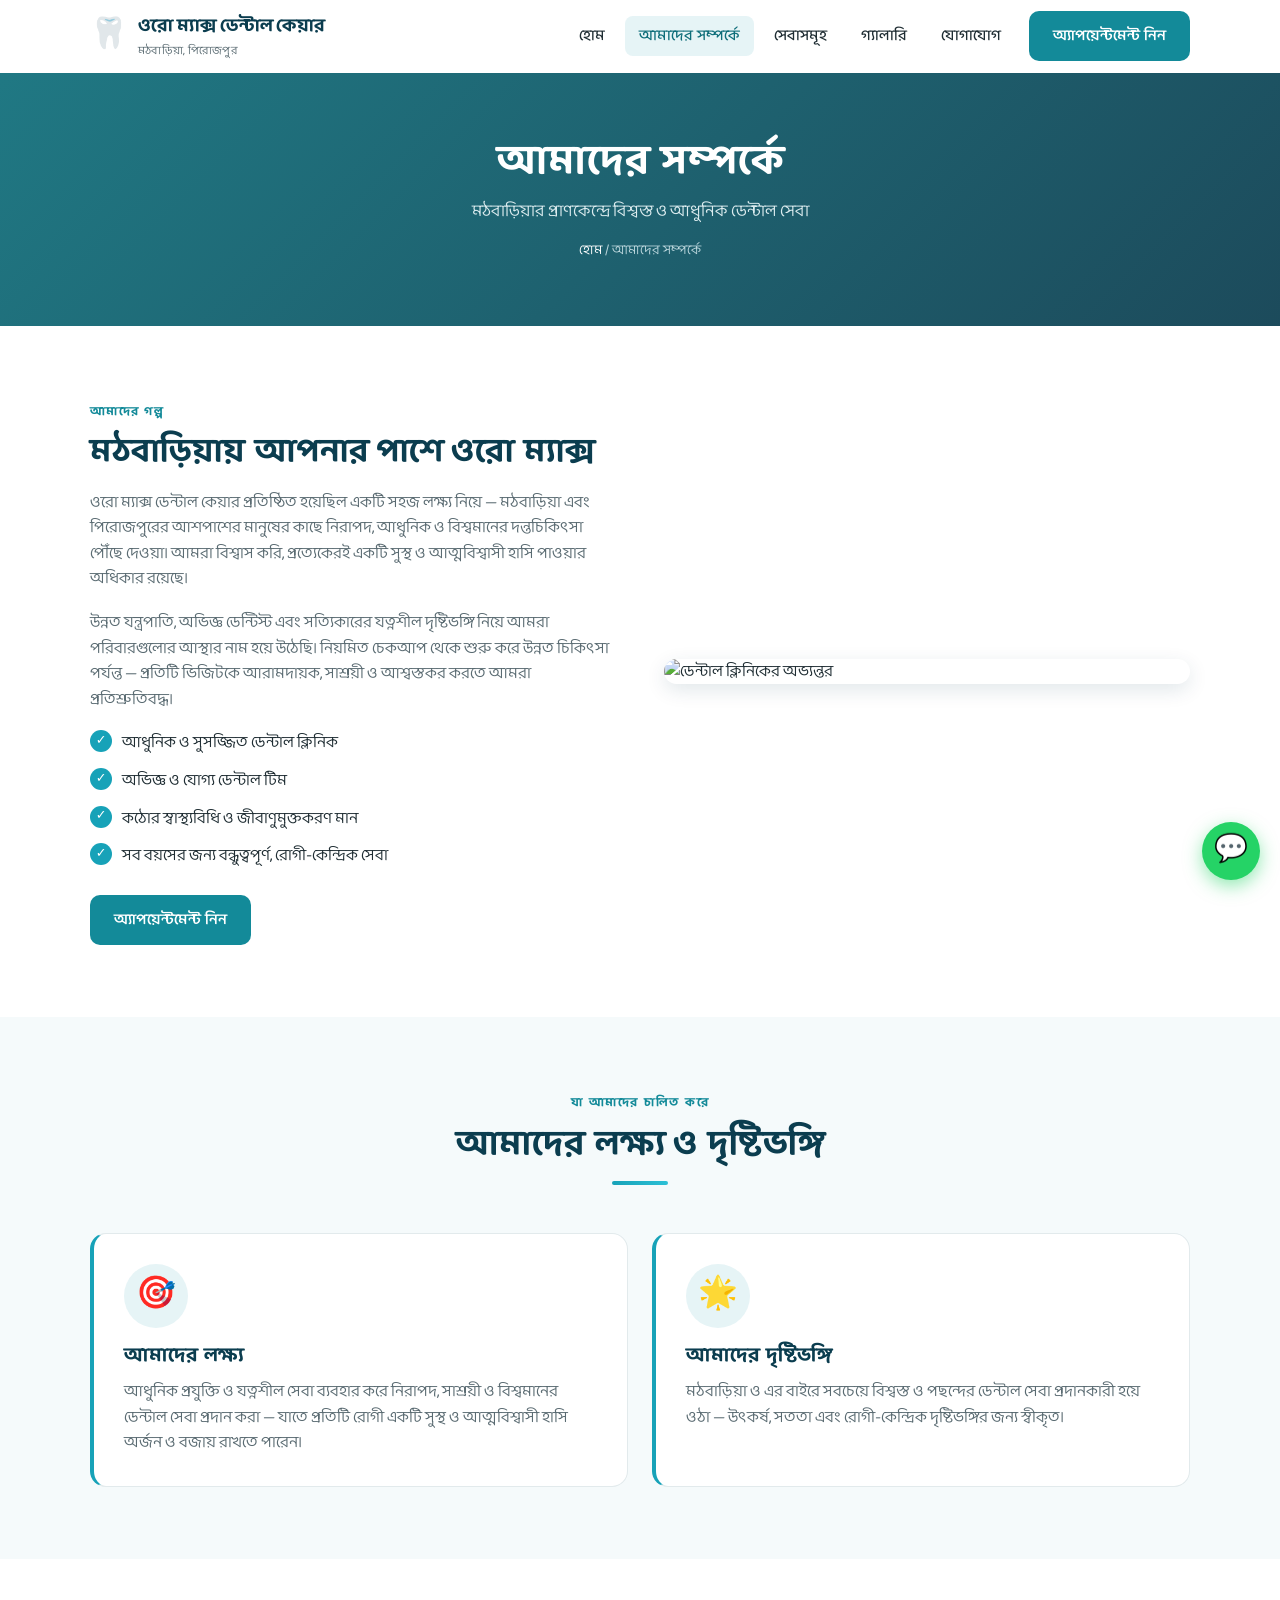
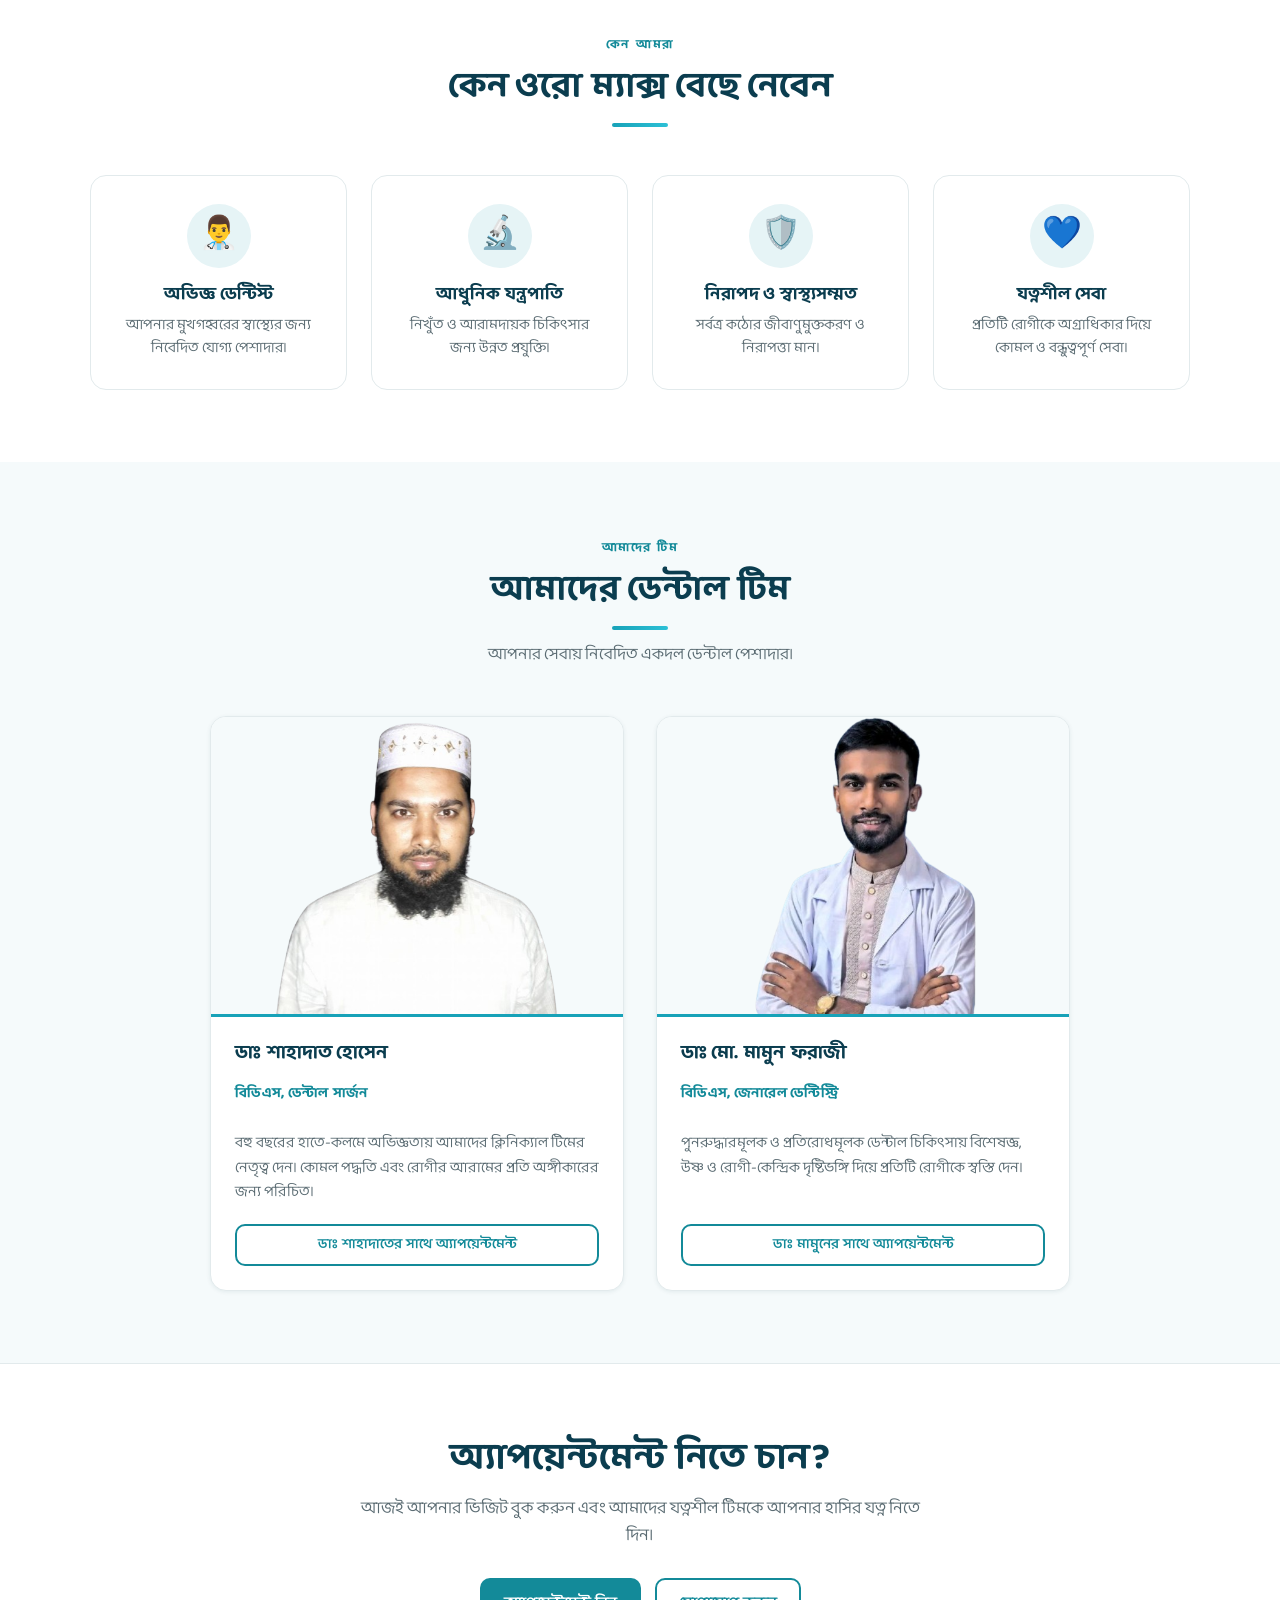
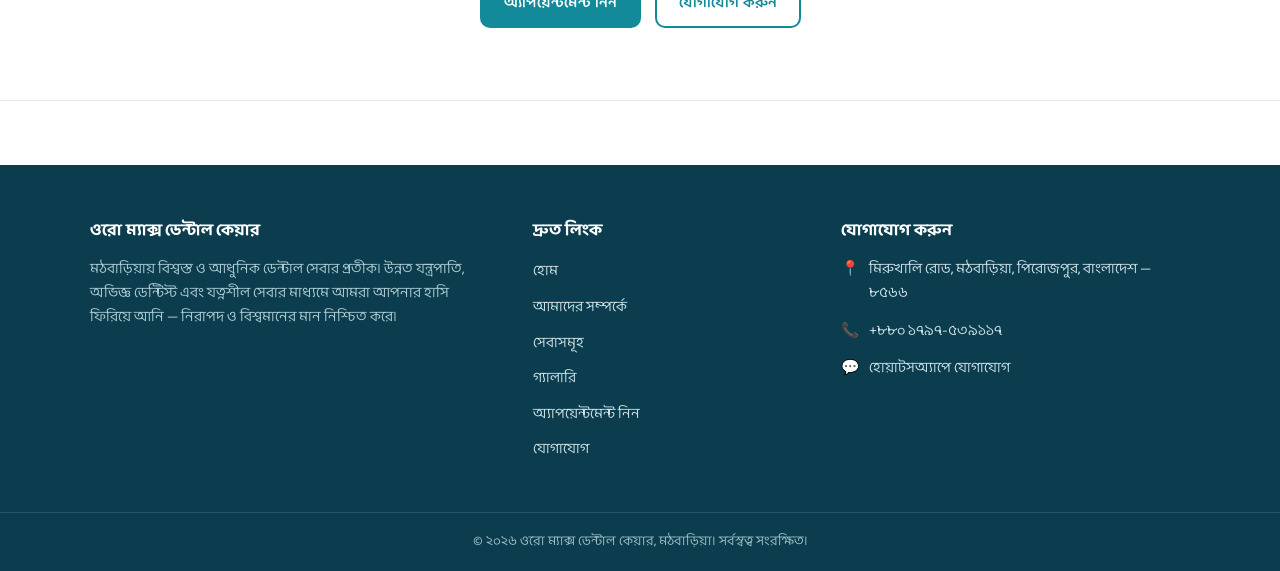
==== commit 3378ff63: "Tone down overly marketing-style headings to plain, professional Bengali Replaces flowery phrasing (" ====
--- a/about.html
+++ b/about.html
@@ -25,7 +25,7 @@
       <div class="container split">
         <div class="split-body">
           <span class="section-eyebrow">আমাদের গল্প</span>
-          <h2>মঠবাড়িয়ায় বিশ্বস্ত ডেন্টাল সেবার প্রতীক</h2>
+          <h2>মঠবাড়িয়ায় আপনার পাশে ওরো ম্যাক্স</h2>
           <p>
             ওরো ম্যাক্স ডেন্টাল কেয়ার প্রতিষ্ঠিত হয়েছিল একটি সহজ লক্ষ্য নিয়ে —
             মঠবাড়িয়া এবং পিরোজপুরের আশপাশের মানুষের কাছে নিরাপদ, আধুনিক ও
@@ -89,7 +89,7 @@
       <div class="container">
         <div class="section-head">
           <span class="section-eyebrow">কেন আমরা</span>
-          <h2 class="section-title">যে সেবায় আপনি নির্ভর করতে পারেন</h2>
+          <h2 class="section-title">কেন ওরো ম্যাক্স বেছে নেবেন</h2>
         </div>
         <div class="feature-grid">
           <div class="feature-card">
@@ -121,7 +121,7 @@
       <div class="container">
         <div class="section-head">
           <span class="section-eyebrow">আমাদের টিম</span>
-          <h2 class="section-title">আপনার হাসির পেছনের মানুষদের সাথে পরিচিত হোন</h2>
+          <h2 class="section-title">আমাদের ডেন্টাল টিম</h2>
           <p class="section-subtitle">
             আপনার সেবায় নিবেদিত একদল ডেন্টাল পেশাদার।
           </p>
@@ -162,7 +162,7 @@
     <!-- CTA -->
     <section class="section cta-banner">
       <div class="container">
-        <h2>সঠিক উপায়ে ডেন্টাল সেবা নিন</h2>
+        <h2>অ্যাপয়েন্টমেন্ট নিতে চান?</h2>
         <p>আজই আপনার ভিজিট বুক করুন এবং আমাদের যত্নশীল টিমকে আপনার হাসির যত্ন নিতে দিন।</p>
         <div class="cta-actions">
           <a href="appointment.html" class="btn btn-light">অ্যাপয়েন্টমেন্ট নিন</a>
--- a/css/style.css
+++ b/css/style.css
@@ -4,7 +4,7 @@
    ============================================================ */
 
 /* ---------- Bengali web font ---------- */
-@import url("https://fonts.googleapis.com/css2?family=Hind+Siliguri:wght@400;500;600;700&display=swap");
+@import url("https://fonts.googleapis.com/css2?family=Baloo+Da+2:wght@400;500;600;700;800&display=swap");
 
 /* ---------- Design tokens ---------- */
 :root {
@@ -31,7 +31,7 @@
   --container: 1140px;
   --header-h: 72px;
 
-  --font: "Hind Siliguri", "Noto Sans Bengali", "Segoe UI", system-ui, -apple-system, Roboto, Helvetica, Arial, sans-serif;
+  --font: "Baloo Da 2", "Hind Siliguri", "Noto Sans Bengali", "Segoe UI", system-ui, -apple-system, Roboto, Helvetica, Arial, sans-serif;
 }
 
 /* ---------- Reset / base ---------- */
@@ -505,18 +505,19 @@
    CTA BANNER
    ============================================================ */
 .cta-banner {
-  /* Bright cyan-to-teal — clearly distinct from the dark navy footer */
-  background: linear-gradient(135deg, #0dcfb8, var(--teal-500));
-  color: var(--white);
+  background: var(--bg);
+  border-top: 1px solid var(--border);
+  border-bottom: 1px solid var(--border);
+  color: var(--text);
   text-align: center;
 }
-.cta-banner h2 { color: var(--white); font-size: clamp(1.6rem, 4vw, 2.3rem); margin-bottom: 14px; }
-.cta-banner p { color: rgba(255,255,255,0.88); max-width: 560px; margin: 0 auto 28px; font-size: 1.05rem; }
+.cta-banner h2 { color: var(--blue-900); font-size: clamp(1.6rem, 4vw, 2.3rem); margin-bottom: 14px; }
+.cta-banner p { color: var(--text-soft); max-width: 560px; margin: 0 auto 28px; font-size: 1.05rem; }
 .cta-actions { display: flex; flex-wrap: wrap; gap: 14px; justify-content: center; }
-.cta-banner .btn-light { background: var(--white); color: var(--teal-700); }
-.cta-banner .btn-light:hover { background: var(--teal-100); }
-.cta-banner .btn-ghost { border-color: rgba(255,255,255,0.75); color: var(--white); }
-.cta-banner .btn-ghost:hover { background: rgba(255,255,255,0.18); }
+.cta-banner .btn-light { background: var(--teal-600); color: var(--white); }
+.cta-banner .btn-light:hover { background: var(--teal-700); color: var(--white); }
+.cta-banner .btn-ghost { border-color: var(--teal-600); color: var(--teal-600); }
+.cta-banner .btn-ghost:hover { background: var(--teal-100); }
 
 /* ============================================================
    SERVICES PAGE EXTRAS
@@ -911,3 +912,166 @@
   .doctor-grid { grid-template-columns: 1fr; max-width: 420px; }
   .doctor-photo-wrap { height: 260px; }
 }
+
+/* ============================================================
+   ✨ VISUAL ENHANCEMENTS — animations & richer presentation
+   ============================================================ */
+
+/* ---- Scroll progress bar (top of viewport) ---- */
+.scroll-progress {
+  position: fixed;
+  top: 0; left: 0;
+  height: 3px;
+  width: 0%;
+  z-index: 2000;
+  background: linear-gradient(90deg, var(--teal-500), var(--accent));
+  box-shadow: 0 0 8px rgba(44, 192, 214, 0.6);
+  transition: width 0.1s linear;
+}
+
+/* ---- Buttons: subtle lift + sheen sweep on hover ---- */
+.btn { position: relative; overflow: hidden; }
+.btn::after {
+  content: "";
+  position: absolute;
+  top: 0; left: -120%;
+  width: 60%; height: 100%;
+  background: linear-gradient(120deg, transparent, rgba(255, 255, 255, 0.45), transparent);
+  transform: skewX(-20deg);
+  transition: left 0.6s ease;
+}
+.btn:hover::after { left: 140%; }
+.btn-primary:hover,
+.btn-light:hover { transform: translateY(-2px); box-shadow: 0 8px 20px rgba(19, 138, 153, 0.28); }
+.btn-outline:hover { transform: translateY(-2px); }
+
+/* ---- Section title: gradient underline accent ---- */
+.section-title { position: relative; }
+.section-title::after {
+  content: "";
+  display: block;
+  width: 56px; height: 4px;
+  margin: 14px auto 0;
+  border-radius: 999px;
+  background: linear-gradient(90deg, var(--teal-500), var(--accent));
+}
+
+/* ---- Hero: animated decorative blobs + softer depth ---- */
+.hero { overflow: hidden; }
+.hero-inner { position: relative; z-index: 2; }
+.hero-blob {
+  position: absolute;
+  border-radius: 50%;
+  filter: blur(8px);
+  opacity: 0.35;
+  z-index: 1;
+  pointer-events: none;
+}
+.hero-blob-1 {
+  width: 340px; height: 340px;
+  top: -90px; right: -70px;
+  background: radial-gradient(circle at 30% 30%, rgba(44, 192, 214, 0.9), transparent 70%);
+  animation: floatBlob 9s ease-in-out infinite;
+}
+.hero-blob-2 {
+  width: 260px; height: 260px;
+  bottom: -80px; left: -60px;
+  background: radial-gradient(circle at 30% 30%, rgba(23, 162, 184, 0.8), transparent 70%);
+  animation: floatBlob 11s ease-in-out infinite reverse;
+}
+@keyframes floatBlob {
+  0%, 100% { transform: translate(0, 0) scale(1); }
+  50%      { transform: translate(20px, 30px) scale(1.12); }
+}
+
+/* Pulsing dot on the hero badge */
+.hero-eyebrow { position: relative; animation: badgeGlow 3s ease-in-out infinite; }
+@keyframes badgeGlow {
+  0%, 100% { box-shadow: 0 0 0 0 rgba(255, 255, 255, 0.0); }
+  50%      { box-shadow: 0 0 0 5px rgba(255, 255, 255, 0.08); }
+}
+
+/* Hero stats: gentle pop-in once visible + lift on hover */
+.hero-stats.animate.is-visible .hero-stat {
+  animation: statPop 0.5s ease both;
+}
+.hero-stats.is-visible .hero-stat:nth-child(1) { animation-delay: 0.15s; }
+.hero-stats.is-visible .hero-stat:nth-child(2) { animation-delay: 0.30s; }
+.hero-stats.is-visible .hero-stat:nth-child(3) { animation-delay: 0.45s; }
+@keyframes statPop {
+  0%   { opacity: 0; transform: scale(0.6); }
+  60%  { opacity: 1; transform: scale(1.08); }
+  100% { opacity: 1; transform: scale(1); }
+}
+.hero-stat { transition: transform 0.2s ease; }
+.hero-stat:hover { transform: translateY(-4px); }
+.hero-stat:hover .hero-stat-num { color: var(--accent); }
+.hero-stat-num { transition: color 0.2s ease; }
+
+/* Curved wave divider at the bottom of the hero */
+.hero-wave { position: absolute; left: 0; right: 0; bottom: -1px; z-index: 2; line-height: 0; }
+.hero-wave svg { display: block; width: 100%; height: 60px; }
+
+/* ---- Feature cards: top accent grows + icon spring ---- */
+.feature-card { position: relative; overflow: hidden; }
+.feature-card::before {
+  content: "";
+  position: absolute;
+  top: 0; left: 0; right: 0;
+  height: 4px;
+  background: linear-gradient(90deg, var(--teal-500), var(--accent));
+  transform: scaleX(0);
+  transform-origin: left;
+  transition: transform 0.35s ease;
+}
+.feature-card:hover::before { transform: scaleX(1); }
+.feature-card:hover { box-shadow: 0 14px 30px rgba(11, 61, 79, 0.14); }
+.feature-icon { transition: transform 0.35s cubic-bezier(0.34, 1.56, 0.64, 1), background 0.3s ease; }
+.feature-card:hover .feature-icon {
+  transform: translateY(-4px) scale(1.1) rotate(-6deg);
+  background: linear-gradient(135deg, var(--teal-500), var(--accent));
+}
+
+/* ---- Service cards: icon badge + brighter hover ---- */
+.service-card .service-icon {
+  display: inline-flex; align-items: center; justify-content: center;
+  width: 54px; height: 54px;
+  border-radius: 14px;
+  background: var(--teal-100);
+  transition: transform 0.3s ease, background 0.3s ease;
+}
+.service-card:hover .service-icon {
+  transform: rotate(-8deg) scale(1.08);
+  background: linear-gradient(135deg, var(--teal-500), var(--accent));
+}
+.service-card:hover { box-shadow: 0 14px 30px rgba(11, 61, 79, 0.14); }
+
+/* ---- Service detail (services page): icon badge animation ---- */
+.service-detail .sd-icon { transition: transform 0.3s ease, background 0.3s ease; }
+.service-detail:hover .sd-icon {
+  transform: rotate(-6deg) scale(1.08);
+  background: linear-gradient(135deg, var(--teal-500), var(--accent));
+}
+
+/* ---- Mission/Vision + step cards: lift ---- */
+.mv-card { transition: transform 0.2s ease, box-shadow 0.2s ease; }
+.mv-card:hover { transform: translateY(-4px); box-shadow: var(--shadow-md); }
+.step-card { transition: transform 0.2s ease, box-shadow 0.2s ease; }
+.step-card:hover { transform: translateY(-4px); box-shadow: var(--shadow-md); }
+.step-icon { transition: transform 0.3s ease; }
+.step-card:hover .step-icon { transform: scale(1.15) translateY(-2px); }
+
+/* ---- Doctor cards: photo subtle zoom + accent grow ---- */
+.doctor-photo-wrap img { transition: transform 0.4s ease; }
+.doctor-card:hover .doctor-photo-wrap img { transform: scale(1.05); }
+
+/* ---- Extra scroll-in variants ---- */
+.animate.zoom-in { transform: scale(0.9); }
+.animate.zoom-in.is-visible { transform: none; }
+
+@media (prefers-reduced-motion: reduce) {
+  .hero-blob,
+  .hero-eyebrow,
+  .hero-stats.is-visible .hero-stat { animation: none !important; }
+  .btn::after { display: none; }
+}
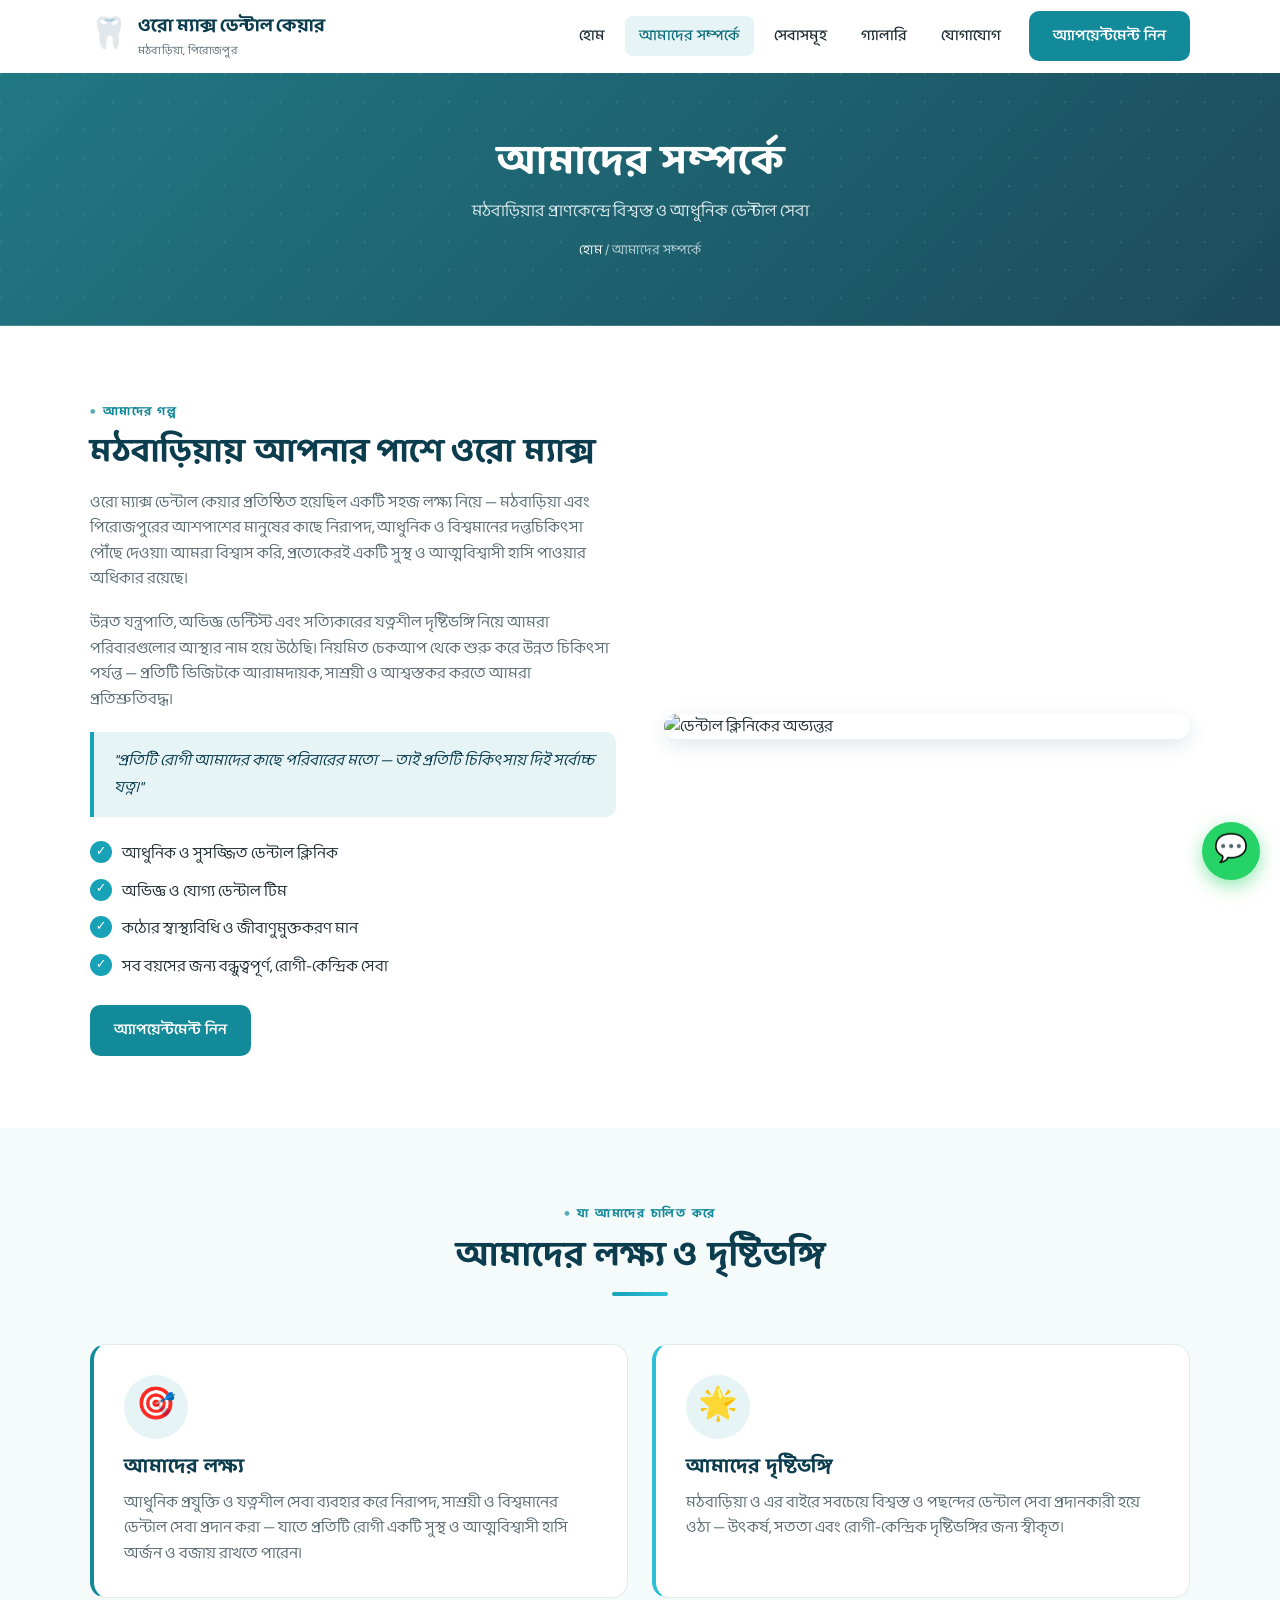
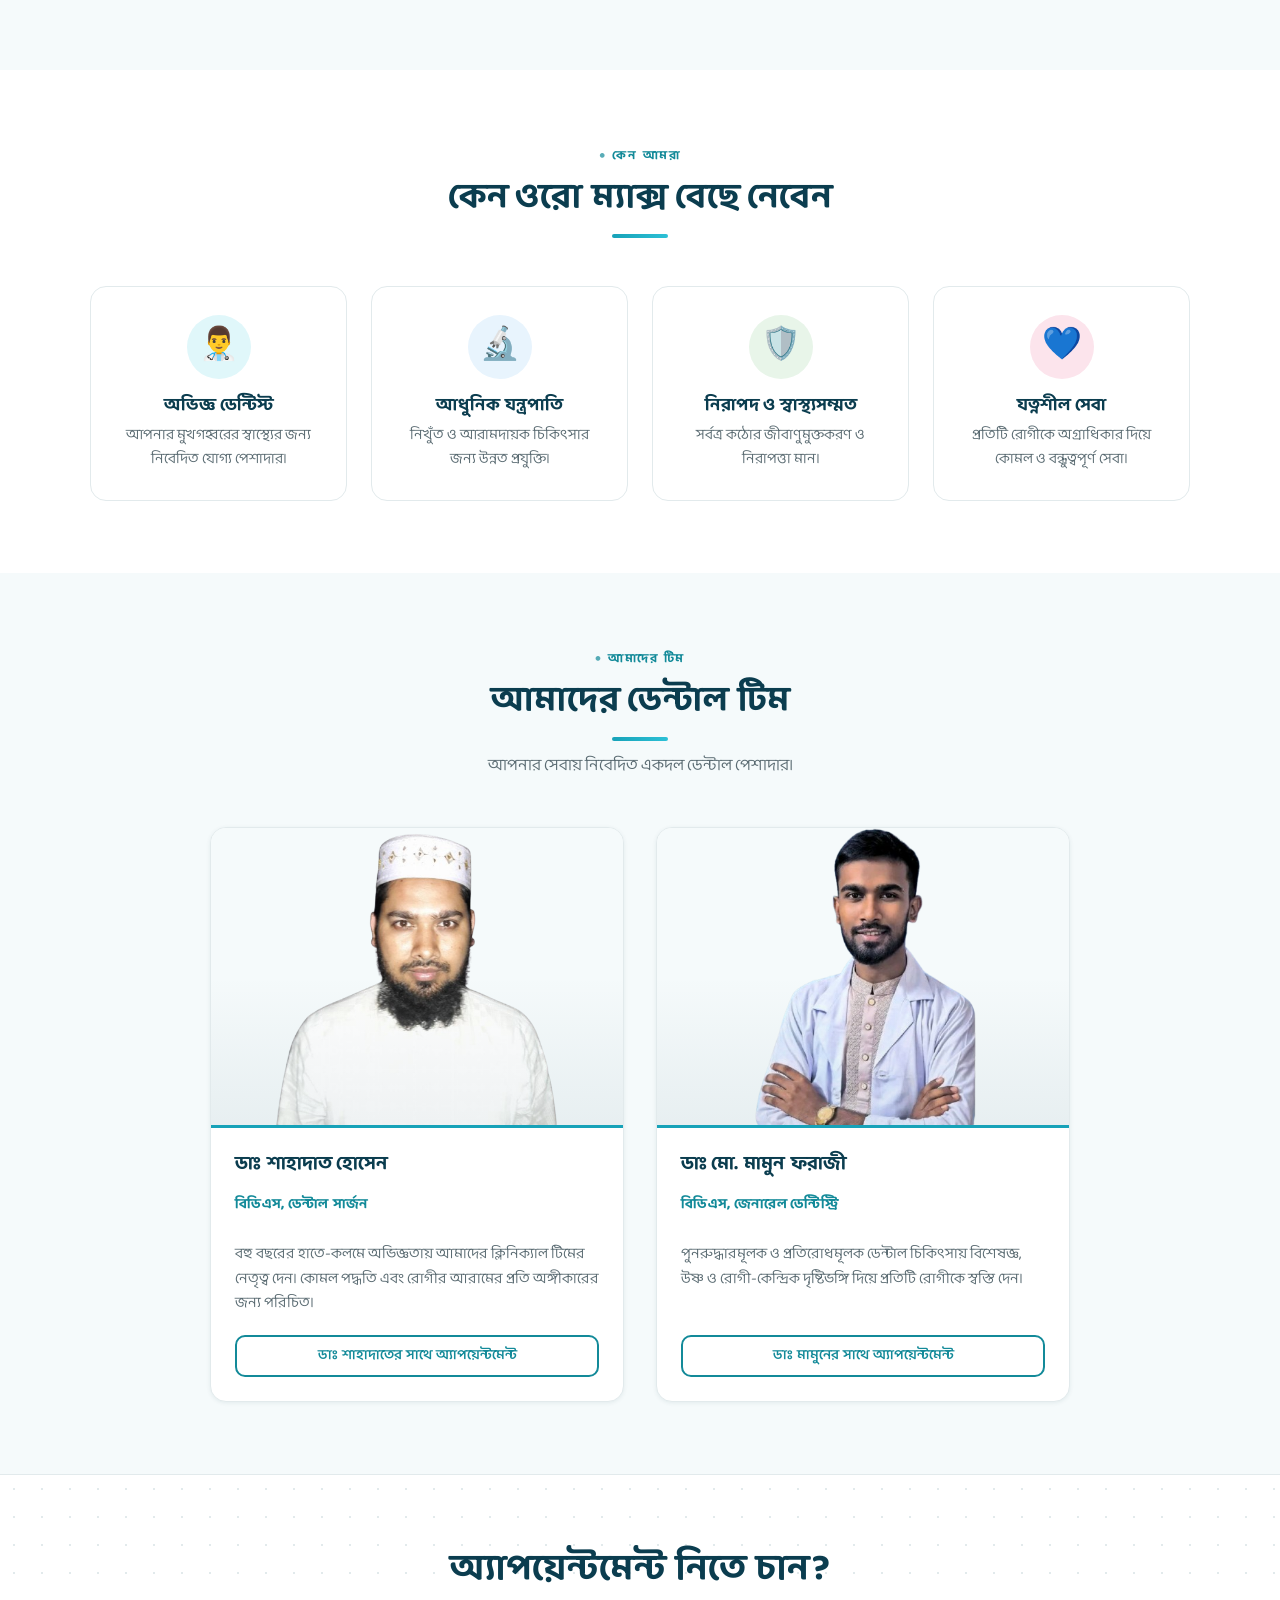
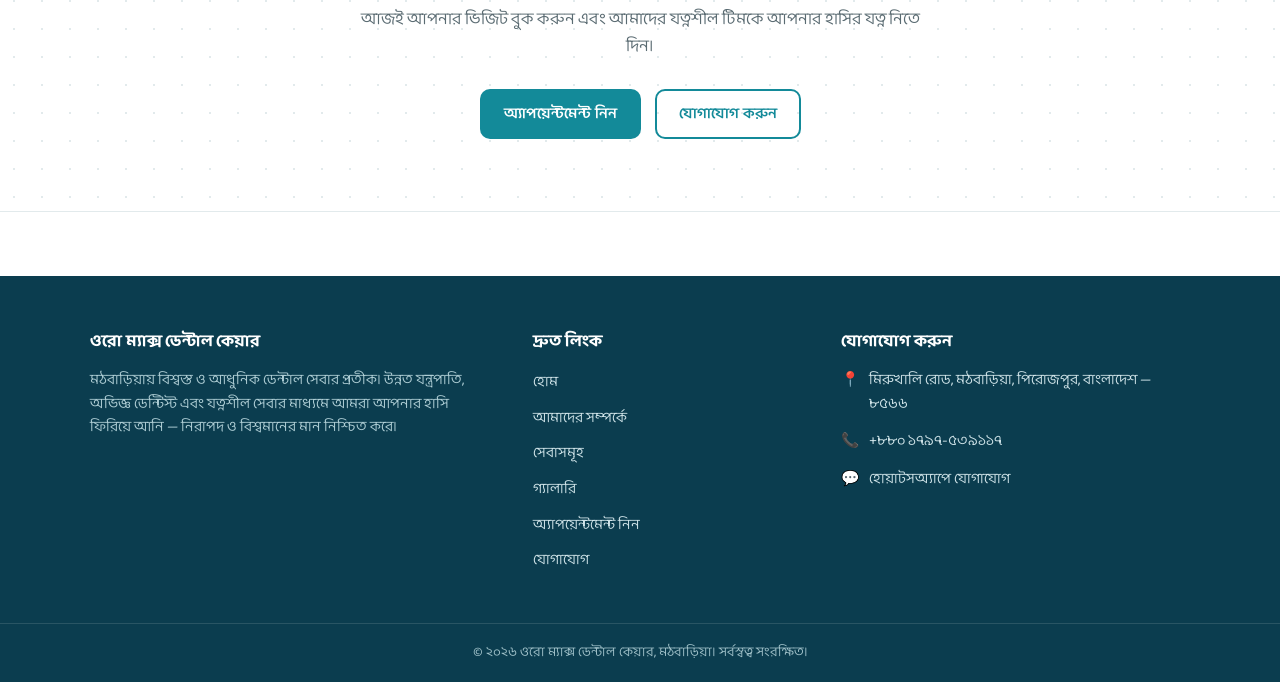
==== commit cc5aeecc: "Visual polish: richer section styles across all pages - Feature card icon colour variants - Step con" ====
--- a/about.html
+++ b/about.html
@@ -38,6 +38,9 @@
             করে উন্নত চিকিৎসা পর্যন্ত — প্রতিটি ভিজিটকে আরামদায়ক, সাশ্রয়ী ও
             আশ্বস্তকর করতে আমরা প্রতিশ্রুতিবদ্ধ।
           </p>
+          <blockquote class="story-quote">
+  "প্রতিটি রোগী আমাদের কাছে পরিবারের মতো — তাই প্রতিটি চিকিৎসায় দিই সর্বোচ্চ যত্ন।"
+</blockquote>
           <ul class="check-list">
             <li>আধুনিক ও সুসজ্জিত ডেন্টাল ক্লিনিক</li>
             <li>অভিজ্ঞ ও যোগ্য ডেন্টাল টিম</li>
--- a/css/style.css
+++ b/css/style.css
@@ -618,9 +618,12 @@
    INNER PAGE BANNER (about / services / gallery / etc.)
    ============================================================ */
 .page-banner {
-  background:
-    linear-gradient(135deg, rgba(15, 110, 122, 0.93), rgba(11, 61, 79, 0.93)),
-    url("https://images.unsplash.com/photo-1606811841689-23dfddce3e95?auto=format&fit=crop&w=1600&q=80") center/cover;
+  background-image:
+    radial-gradient(circle at 1px 1px, rgba(255,255,255,0.08) 1px, transparent 0),
+    linear-gradient(135deg, rgba(15,110,122,0.93), rgba(11,61,79,0.93)),
+    url("https://images.unsplash.com/photo-1606811841689-23dfddce3e95?auto=format&fit=crop&w=1600&q=80");
+  background-size: 28px 28px, cover, cover;
+  background-position: 0 0, center, center;
   color: var(--white);
   text-align: center;
   padding-block: 64px;
@@ -1075,3 +1078,118 @@
   .hero-stats.is-visible .hero-stat { animation: none !important; }
   .btn::after { display: none; }
 }
+
+/* ============================================================
+   VISUAL POLISH — additional enhancements
+   ============================================================ */
+
+/* 1. Feature card icon: distinct soft colour per position */
+.feature-grid .feature-card:nth-child(1) .feature-icon { background: #e0f7fa; }
+.feature-grid .feature-card:nth-child(2) .feature-icon { background: #e8f4fd; }
+.feature-grid .feature-card:nth-child(3) .feature-icon { background: #e8f5e9; }
+.feature-grid .feature-card:nth-child(4) .feature-icon { background: #fce4ec; }
+/* hover gradient override is already set above via .feature-card:hover .feature-icon */
+
+/* 2. Steps connector line */
+.steps-grid { position: relative; }
+.steps-grid::before {
+  content: "";
+  position: absolute;
+  top: 18px;
+  left: calc(16.67% + 18px);
+  right: calc(16.67% + 18px);
+  height: 2px;
+  background: linear-gradient(90deg, var(--teal-500), var(--accent));
+  z-index: 0;
+}
+.step-card { z-index: 1; position: relative; }
+@media (max-width: 760px) { .steps-grid::before { display: none; } }
+
+/* 3. CTA banner dot texture */
+.cta-banner {
+  background-image: radial-gradient(circle, var(--border) 1.5px, transparent 1.5px);
+  background-size: 28px 28px;
+}
+
+/* 5. Gallery first item spans 2 columns */
+.gallery-grid .gallery-item:first-child {
+  grid-column: span 2;
+  aspect-ratio: 16 / 9;
+}
+@media (max-width: 520px) {
+  .gallery-grid .gallery-item:first-child { grid-column: span 1; aspect-ratio: 4/3; }
+}
+
+/* 6. Service detail alternating left border accent */
+.service-detail { border-left: 3px solid transparent; }
+.service-list .service-detail:nth-child(odd)  { border-left-color: var(--teal-500); }
+.service-list .service-detail:nth-child(even) { border-left-color: var(--accent); }
+
+/* 7. Doctor card photo gradient overlay */
+.doctor-photo-wrap { position: relative; }
+.doctor-photo-wrap::after {
+  content: "";
+  position: absolute;
+  inset: auto 0 0 0;
+  height: 50%;
+  background: linear-gradient(transparent, rgba(11,61,79,0.06));
+  pointer-events: none;
+}
+
+/* 8. Mission/Vision card nth-child border colours */
+.mv-card:nth-child(1) { border-left-color: var(--teal-600); }
+.mv-card:nth-child(2) { border-left-color: var(--accent); }
+.mv-card:nth-child(3) { border-left-color: #5c9ea8; }
+.mv-card:nth-child(4) { border-left-color: #2a9d8f; }
+
+/* 9. Service preview card arrow hint on hover */
+.service-card { position: relative; }
+.service-card h3::after {
+  content: " →";
+  opacity: 0;
+  color: var(--teal-500);
+  transition: opacity 0.2s ease;
+}
+.service-card:hover h3::after { opacity: 1; }
+
+/* 10. Hours list zebra striping */
+.hours-list li:nth-child(even) { background: var(--bg-soft); padding-inline: 8px; border-radius: 6px; }
+
+/* 11. Info icon colour variants */
+.info-list li:nth-child(1) .info-icon { background: #e0f7fa; }
+.info-list li:nth-child(2) .info-icon { background: #e8f5e9; }
+.info-list li:nth-child(3) .info-icon { background: #fce4ec; }
+
+/* 12. Section eyebrow dot prefix */
+.section-eyebrow::before {
+  content: "●";
+  font-size: 0.5em;
+  vertical-align: middle;
+  margin-right: 6px;
+  opacity: 0.7;
+}
+
+/* 13. Story pull-quote */
+.story-quote {
+  margin: 20px 0 24px;
+  padding: 16px 20px;
+  border-left: 4px solid var(--teal-500);
+  background: var(--teal-100);
+  border-radius: 0 var(--radius) var(--radius) 0;
+  font-style: italic;
+  color: var(--blue-900);
+  font-size: 1rem;
+  line-height: 1.65;
+}
+
+/* 14. FAQ open state highlight */
+.faq-item.is-open { background: var(--bg-soft); }
+.faq-item.is-open .faq-question { background: var(--teal-100); color: var(--teal-700); }
+
+/* 15. Hero stats inner glow when visible */
+.hero-stats {
+  transition: box-shadow 0.4s ease;
+}
+.hero-stats.animate.is-visible {
+  box-shadow: 0 0 0 1px rgba(255,255,255,0.25), 0 8px 28px rgba(11,61,79,0.3);
+}
